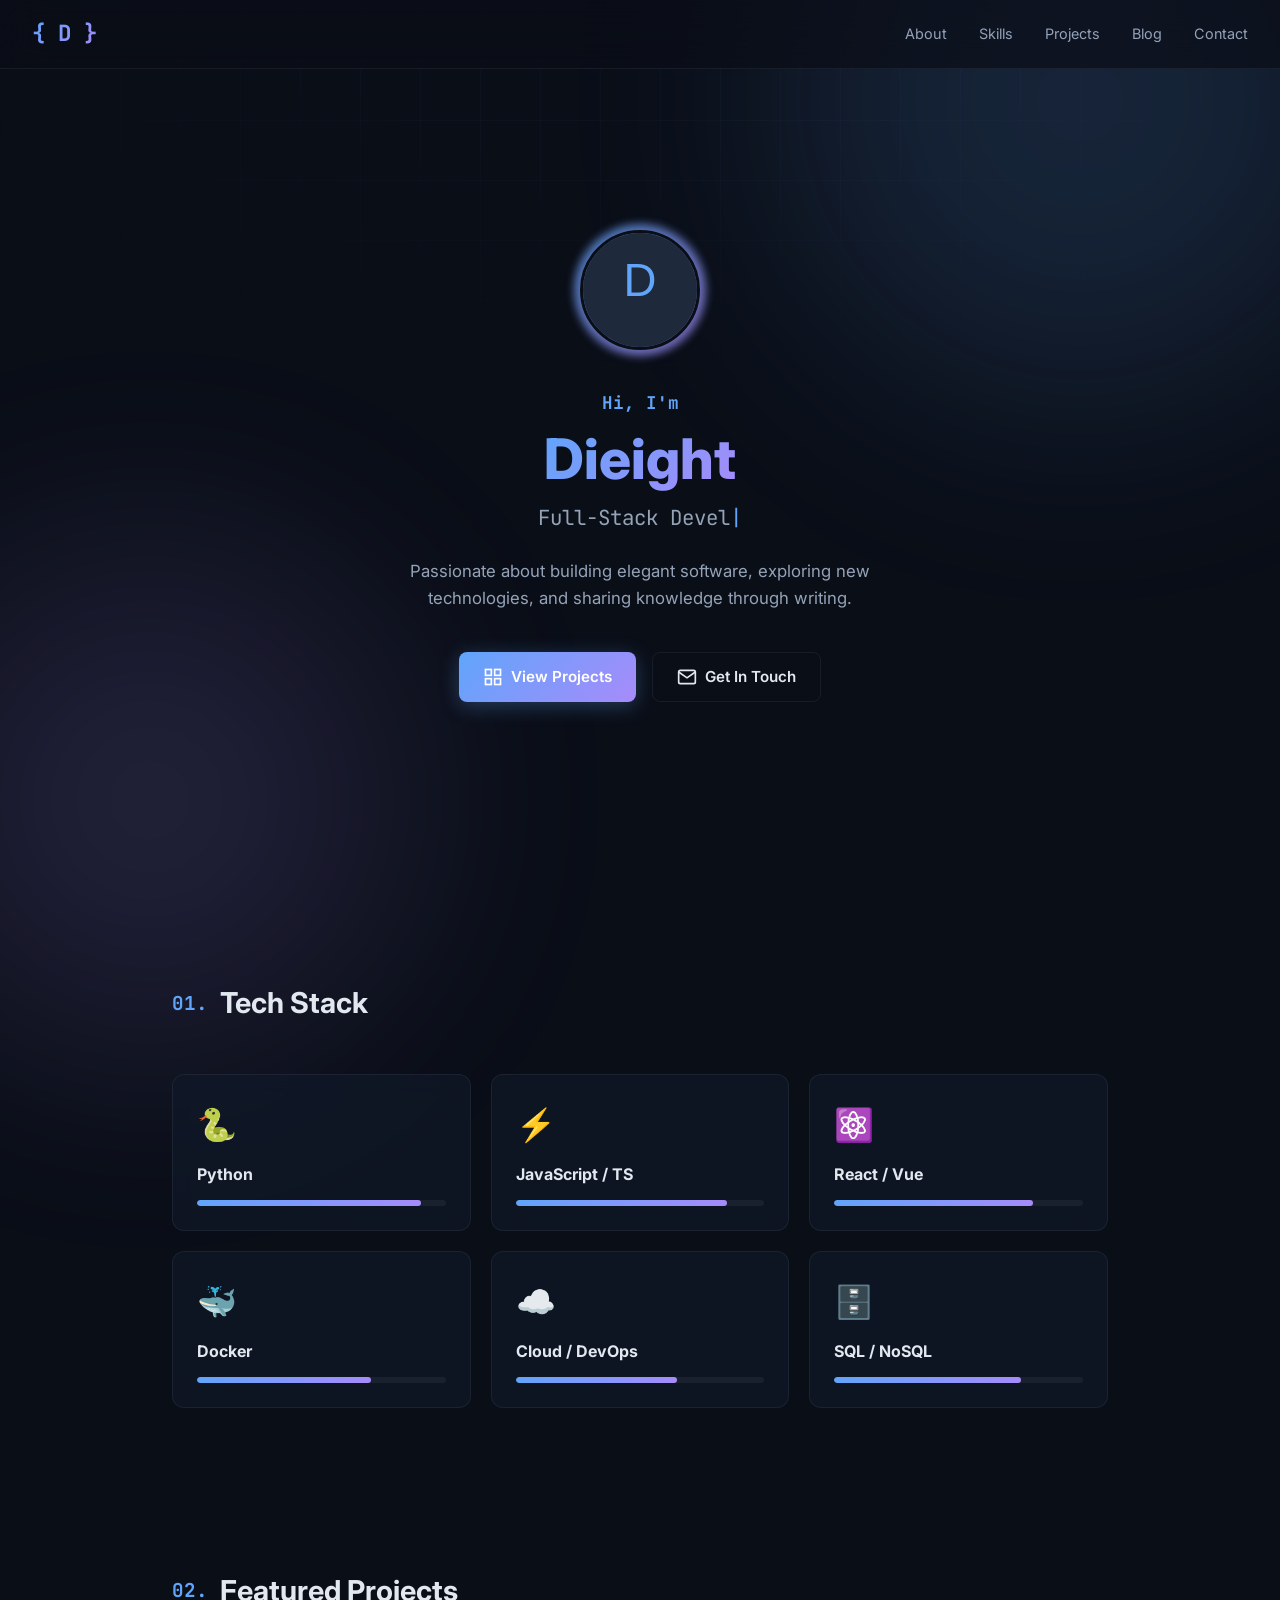
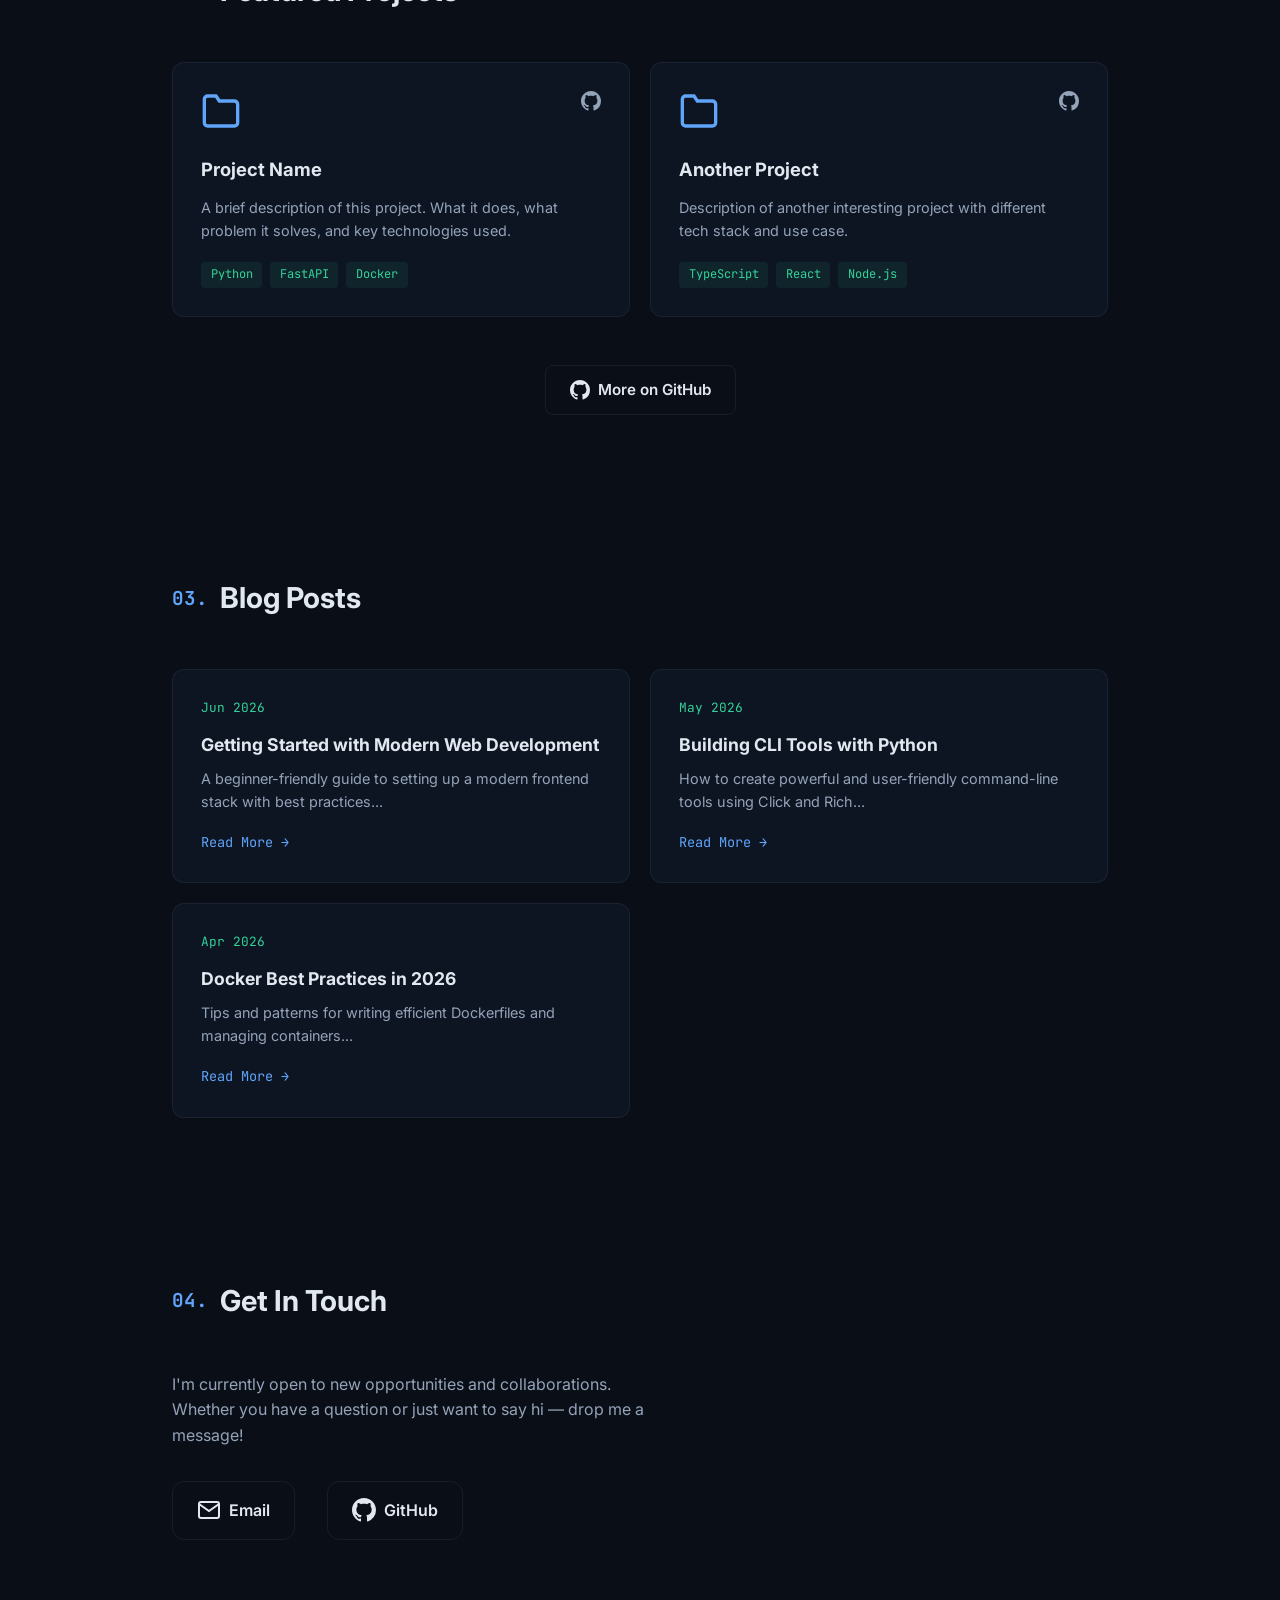
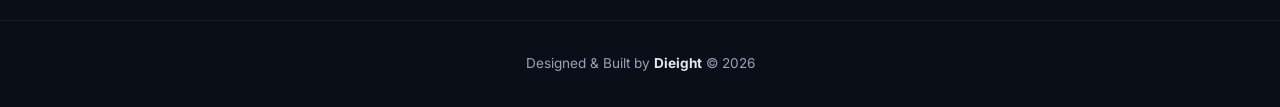
==== index.html @ 16feaa2e "Initial commit: personal homepage" ====
<!DOCTYPE html>
<html lang="zh-CN">
<head>
  <meta charset="UTF-8">
  <meta name="viewport" content="width=device-width, initial-scale=1.0">
  <title>Dieight · Developer</title>
  <link rel="stylesheet" href="style.css">
  <link rel="preconnect" href="https://fonts.googleapis.com">
  <link href="https://fonts.googleapis.com/css2?family=JetBrains+Mono:wght@400;600;700&family=Inter:wght@400;500;600;700;800&display=swap" rel="stylesheet">
</head>
<body>

  <div class="bg-grid"></div>
  <div class="bg-glow glow-1"></div>
  <div class="bg-glow glow-2"></div>

  <nav class="navbar">
    <span class="logo">{ D }</span>
    <ul class="nav-links">
      <li><a href="#about">About</a></li>
      <li><a href="#skills">Skills</a></li>
      <li><a href="#projects">Projects</a></li>
      <li><a href="#blog">Blog</a></li>
      <li><a href="#contact">Contact</a></li>
    </ul>
  </nav>

  <!-- Hero -->
  <header class="hero" id="about">
    <div class="hero-content">
      <div class="avatar-wrapper">
        <div class="avatar-ring"></div>
        <img class="avatar"
             src="https://github.com/Dieight.png"
             alt="Avatar"
             onerror="this.src='data:image/svg+xml,<svg xmlns=%22http://www.w3.org/2000/svg%22 viewBox=%220 0 100 100%22><rect fill=%22%231e293b%22 width=%22100%22 height=%22100%22/><text x=%2250%22 y=%2255%22 text-anchor=%22middle%22 fill=%22%2360a5fa%22 font-size=%2240%22 font-family=%22sans-serif%22>D</text></svg>'">
      </div>
      <h1 class="hero-title">
        <span class="greeting">Hi, I'm</span>
        <span class="name gradient-text">Dieight</span>
      </h1>
      <p class="hero-subtitle">
        <span class="typed-text" id="typed"></span><span class="cursor">|</span>
      </p>
      <p class="hero-desc">
        Passionate about building elegant software, exploring new technologies,
        and sharing knowledge through writing.
      </p>
      <div class="hero-actions">
        <a href="#projects" class="btn btn-primary">
          <svg width="20" height="20" viewBox="0 0 24 24" fill="none" stroke="currentColor" stroke-width="2"><rect x="3" y="3" width="7" height="7"/><rect x="14" y="3" width="7" height="7"/><rect x="3" y="14" width="7" height="7"/><rect x="14" y="14" width="7" height="7"/></svg>
          View Projects
        </a>
        <a href="#contact" class="btn btn-outline">
          <svg width="20" height="20" viewBox="0 0 24 24" fill="none" stroke="currentColor" stroke-width="2"><path d="M4 4h16c1.1 0 2 .9 2 2v12c0 1.1-.9 2-2 2H4c-1.1 0-2-.9-2-2V6c0-1.1.9-2 2-2z"/><polyline points="22,6 12,13 2,6"/></svg>
          Get In Touch
        </a>
      </div>
    </div>
  </header>

  <!-- Skills -->
  <section class="section" id="skills">
    <h2 class="section-title"><span class="section-number">01.</span> Tech Stack</h2>
    <div class="skills-grid">
      <div class="skill-card">
        <div class="skill-icon">🐍</div>
        <h3>Python</h3>
        <div class="skill-bar"><div class="skill-fill" style="width:90%"></div></div>
      </div>
      <div class="skill-card">
        <div class="skill-icon">⚡</div>
        <h3>JavaScript / TS</h3>
        <div class="skill-bar"><div class="skill-fill" style="width:85%"></div></div>
      </div>
      <div class="skill-card">
        <div class="skill-icon">⚛️</div>
        <h3>React / Vue</h3>
        <div class="skill-bar"><div class="skill-fill" style="width:80%"></div></div>
      </div>
      <div class="skill-card">
        <div class="skill-icon">🐳</div>
        <h3>Docker</h3>
        <div class="skill-bar"><div class="skill-fill" style="width:70%"></div></div>
      </div>
      <div class="skill-card">
        <div class="skill-icon">☁️</div>
        <h3>Cloud / DevOps</h3>
        <div class="skill-bar"><div class="skill-fill" style="width:65%"></div></div>
      </div>
      <div class="skill-card">
        <div class="skill-icon">🗄️</div>
        <h3>SQL / NoSQL</h3>
        <div class="skill-bar"><div class="skill-fill" style="width:75%"></div></div>
      </div>
    </div>
  </section>

  <!-- Projects -->
  <section class="section" id="projects">
    <h2 class="section-title"><span class="section-number">02.</span> Featured Projects</h2>
    <div class="projects-grid">
      <article class="project-card">
        <div class="project-header">
          <svg class="project-folder" width="40" height="40" viewBox="0 0 24 24" fill="none" stroke="currentColor" stroke-width="2"><path d="M22 19a2 2 0 0 1-2 2H4a2 2 0 0 1-2-2V5a2 2 0 0 1 2-2h5l2 3h9a2 2 0 0 1 2 2z"/></svg>
          <div class="project-links">
            <a href="#" aria-label="GitHub repository"><svg width="20" height="20" viewBox="0 0 24 24" fill="currentColor"><path d="M12 0C5.37 0 0 5.37 0 12c0 5.31 3.435 9.795 8.205 11.385.6.105.825-.255.825-.57 0-.285-.015-1.23-.015-2.235-3.015.555-3.795-.735-4.035-1.41-.135-.345-.72-1.41-1.23-1.695-.42-.225-1.02-.78-.015-.795.945-.015 1.62.87 1.845 1.23 1.08 1.815 2.805 1.305 3.495.99.105-.78.42-1.305.765-1.605-2.67-.3-5.46-1.335-5.46-5.925 0-1.305.465-2.385 1.23-3.225-.12-.3-.54-1.53.12-3.18 0 0 1.005-.315 3.3 1.23.96-.27 1.98-.405 3-.405s2.04.135 3 .405c2.295-1.56 3.3-1.23 3.3-1.23.66 1.65.24 2.88.12 3.18.765.84 1.23 1.905 1.23 3.225 0 4.605-2.805 5.625-5.475 5.925.435.375.81 1.095.81 2.22 0 1.605-.015 2.895-.015 3.3 0 .315.225.69.825.57A12.02 12.02 0 0 0 24 12c0-6.63-5.37-12-12-12z"/></svg></a>
          </div>
        </div>
        <h3 class="project-title">Project Name</h3>
        <p class="project-desc">A brief description of this project. What it does, what problem it solves, and key technologies used.</p>
        <div class="project-tags"><span>Python</span><span>FastAPI</span><span>Docker</span></div>
      </article>
      <article class="project-card">
        <div class="project-header">
          <svg class="project-folder" width="40" height="40" viewBox="0 0 24 24" fill="none" stroke="currentColor" stroke-width="2"><path d="M22 19a2 2 0 0 1-2 2H4a2 2 0 0 1-2-2V5a2 2 0 0 1 2-2h5l2 3h9a2 2 0 0 1 2 2z"/></svg>
          <div class="project-links">
            <a href="#" aria-label="GitHub repository"><svg width="20" height="20" viewBox="0 0 24 24" fill="currentColor"><path d="M12 0C5.37 0 0 5.37 0 12c0 5.31 3.435 9.795 8.205 11.385.6.105.825-.255.825-.57 0-.285-.015-1.23-.015-2.235-3.015.555-3.795-.735-4.035-1.41-.135-.345-.72-1.41-1.23-1.695-.42-.225-1.02-.78-.015-.795.945-.015 1.62.87 1.845 1.23 1.08 1.815 2.805 1.305 3.495.99.105-.78.42-1.305.765-1.605-2.67-.3-5.46-1.335-5.46-5.925 0-1.305.465-2.385 1.23-3.225-.12-.3-.54-1.53.12-3.18 0 0 1.005-.315 3.3 1.23.96-.27 1.98-.405 3-.405s2.04.135 3 .405c2.295-1.56 3.3-1.23 3.3-1.23.66 1.65.24 2.88.12 3.18.765.84 1.23 1.905 1.23 3.225 0 4.605-2.805 5.625-5.475 5.925.435.375.81 1.095.81 2.22 0 1.605-.015 2.895-.015 3.3 0 .315.225.69.825.57A12.02 12.02 0 0 0 24 12c0-6.63-5.37-12-12-12z"/></svg></a>
          </div>
        </div>
        <h3 class="project-title">Another Project</h3>
        <p class="project-desc">Description of another interesting project with different tech stack and use case.</p>
        <div class="project-tags"><span>TypeScript</span><span>React</span><span>Node.js</span></div>
      </article>
    </div>
    <div class="section-cta">
      <a href="https://github.com/Dieight" class="btn btn-outline" target="_blank">
        <svg width="20" height="20" viewBox="0 0 24 24" fill="currentColor"><path d="M12 0C5.37 0 0 5.37 0 12c0 5.31 3.435 9.795 8.205 11.385.6.105.825-.255.825-.57 0-.285-.015-1.23-.015-2.235-3.015.555-3.795-.735-4.035-1.41-.135-.345-.72-1.41-1.23-1.695-.42-.225-1.02-.78-.015-.795.945-.015 1.62.87 1.845 1.23 1.08 1.815 2.805 1.305 3.495.99.105-.78.42-1.305.765-1.605-2.67-.3-5.46-1.335-5.46-5.925 0-1.305.465-2.385 1.23-3.225-.12-.3-.54-1.53.12-3.18 0 0 1.005-.315 3.3 1.23.96-.27 1.98-.405 3-.405s2.04.135 3 .405c2.295-1.56 3.3-1.23 3.3-1.23.66 1.65.24 2.88.12 3.18.765.84 1.23 1.905 1.23 3.225 0 4.605-2.805 5.625-5.475 5.925.435.375.81 1.095.81 2.22 0 1.605-.015 2.895-.015 3.3 0 .315.225.69.825.57A12.02 12.02 0 0 0 24 12c0-6.63-5.37-12-12-12z"/></svg>
        More on GitHub
      </a>
    </div>
  </section>

  <!-- Blog -->
  <section class="section" id="blog">
    <h2 class="section-title"><span class="section-number">03.</span> Blog Posts</h2>
    <div class="blog-grid">
      <article class="blog-card">
        <div class="blog-date">Jun 2026</div>
        <h3 class="blog-title">Getting Started with Modern Web Development</h3>
        <p class="blog-excerpt">A beginner-friendly guide to setting up a modern frontend stack with best practices...</p>
        <a href="#" class="blog-link">Read More <span>&rarr;</span></a>
      </article>
      <article class="blog-card">
        <div class="blog-date">May 2026</div>
        <h3 class="blog-title">Building CLI Tools with Python</h3>
        <p class="blog-excerpt">How to create powerful and user-friendly command-line tools using Click and Rich...</p>
        <a href="#" class="blog-link">Read More <span>&rarr;</span></a>
      </article>
      <article class="blog-card">
        <div class="blog-date">Apr 2026</div>
        <h3 class="blog-title">Docker Best Practices in 2026</h3>
        <p class="blog-excerpt">Tips and patterns for writing efficient Dockerfiles and managing containers...</p>
        <a href="#" class="blog-link">Read More <span>&rarr;</span></a>
      </article>
    </div>
  </section>

  <!-- Contact -->
  <section class="section" id="contact">
    <h2 class="section-title"><span class="section-number">04.</span> Get In Touch</h2>
    <p class="contact-intro">
      I'm currently open to new opportunities and collaborations.
      Whether you have a question or just want to say hi — drop me a message!
    </p>
    <div class="contact-links">
      <a href="mailto:dieight@example.com" class="contact-link">
        <svg width="24" height="24" viewBox="0 0 24 24" fill="none" stroke="currentColor" stroke-width="2"><path d="M4 4h16c1.1 0 2 .9 2 2v12c0 1.1-.9 2-2 2H4c-1.1 0-2-.9-2-2V6c0-1.1.9-2 2-2z"/><polyline points="22,6 12,13 2,6"/></svg>
        Email
      </a>
      <a href="https://github.com/Dieight" class="contact-link" target="_blank">
        <svg width="24" height="24" viewBox="0 0 24 24" fill="currentColor"><path d="M12 0C5.37 0 0 5.37 0 12c0 5.31 3.435 9.795 8.205 11.385.6.105.825-.255.825-.57 0-.285-.015-1.23-.015-2.235-3.015.555-3.795-.735-4.035-1.41-.135-.345-.72-1.41-1.23-1.695-.42-.225-1.02-.78-.015-.795.945-.015 1.62.87 1.845 1.23 1.08 1.815 2.805 1.305 3.495.99.105-.78.42-1.305.765-1.605-2.67-.3-5.46-1.335-5.46-5.925 0-1.305.465-2.385 1.23-3.225-.12-.3-.54-1.53.12-3.18 0 0 1.005-.315 3.3 1.23.96-.27 1.98-.405 3-.405s2.04.135 3 .405c2.295-1.56 3.3-1.23 3.3-1.23.66 1.65.24 2.88.12 3.18.765.84 1.23 1.905 1.23 3.225 0 4.605-2.805 5.625-5.475 5.925.435.375.81 1.095.81 2.22 0 1.605-.015 2.895-.015 3.3 0 .315.225.69.825.57A12.02 12.02 0 0 0 24 12c0-6.63-5.37-12-12-12z"/></svg>
        GitHub
      </a>
    </div>
  </section>

  <!-- Footer -->
  <footer class="footer">
    <p>Designed &amp; Built by <strong>Dieight</strong> &copy; 2026</p>
  </footer>

  <script src="script.js"></script>
</body>
</html>
---- style.css ----
/* ===== Reset & Base ===== */
*,
*::before,
*::after {
  margin: 0;
  padding: 0;
  box-sizing: border-box;
}

:root {
  --bg-primary: #0a0e17;
  --bg-secondary: #111827;
  --bg-card: rgba(17, 25, 40, 0.7);
  --text-primary: #e2e8f0;
  --text-secondary: #94a3b8;
  --accent-1: #60a5fa;
  --accent-2: #a78bfa;
  --accent-3: #34d399;
  --gradient-1: linear-gradient(135deg, #60a5fa, #a78bfa);
  --gradient-2: linear-gradient(135deg, #34d399, #60a5fa);
  --border: rgba(148, 163, 184, 0.1);
  --radius: 12px;
  --shadow: 0 4px 30px rgba(0, 0, 0, 0.3);
  --transition: 0.3s cubic-bezier(0.4, 0, 0.2, 1);
}

html {
  scroll-behavior: smooth;
}

body {
  font-family: "Inter", -apple-system, BlinkMacSystemFont, "Segoe UI", sans-serif;
  background: var(--bg-primary);
  color: var(--text-primary);
  line-height: 1.6;
  overflow-x: hidden;
}

a {
  color: inherit;
  text-decoration: none;
}

img {
  max-width: 100%;
  display: block;
}

/* ===== Background Effects ===== */
.bg-grid {
  position: fixed;
  inset: 0;
  z-index: 0;
  pointer-events: none;
  background-image:
    linear-gradient(rgba(96, 165, 250, 0.03) 1px, transparent 1px),
    linear-gradient(90deg, rgba(96, 165, 250, 0.03) 1px, transparent 1px);
  background-size: 60px 60px;
  mask-image: radial-gradient(ellipse 80% 60% at 50% 0%, black 30%, transparent 70%);
}

.bg-glow {
  position: fixed;
  border-radius: 50%;
  filter: blur(120px);
  opacity: 0.15;
  pointer-events: none;
  z-index: 0;
}

.glow-1 {
  width: 600px;
  height: 600px;
  background: var(--accent-1);
  top: -200px;
  right: -100px;
  animation: float 8s ease-in-out infinite;
}

.glow-2 {
  width: 500px;
  height: 500px;
  background: var(--accent-2);
  bottom: -150px;
  left: -100px;
  animation: float 10s ease-in-out infinite reverse;
}

@keyframes float {
  0%, 100% { transform: translate(0, 0); }
  50% { transform: translate(40px, -30px); }
}

/* ===== Navbar ===== */
.navbar {
  position: fixed;
  top: 0;
  left: 0;
  right: 0;
  z-index: 100;
  display: flex;
  justify-content: space-between;
  align-items: center;
  padding: 1rem 2rem;
  backdrop-filter: blur(20px);
  background: rgba(10, 14, 23, 0.7);
  border-bottom: 1px solid var(--border);
}

.logo {
  font-family: "JetBrains Mono", monospace;
  font-size: 1.4rem;
  font-weight: 700;
  background: var(--gradient-1);
  -webkit-background-clip: text;
  -webkit-text-fill-color: transparent;
  background-clip: text;
}

.nav-links {
  display: flex;
  gap: 2rem;
  list-style: none;
  font-size: 0.9rem;
}

.nav-links a {
  color: var(--text-secondary);
  transition: color var(--transition);
}

.nav-links a:hover {
  color: var(--accent-1);
}

/* ===== Hero ===== */
.hero {
  position: relative;
  z-index: 1;
  min-height: 100vh;
  display: flex;
  align-items: center;
  justify-content: center;
  padding: 6rem 2rem 4rem;
}

.hero-content {
  text-align: center;
  max-width: 680px;
}

.avatar-wrapper {
  position: relative;
  display: inline-block;
  margin-bottom: 2rem;
}

.avatar-ring {
  position: absolute;
  inset: -6px;
  border-radius: 50%;
  background: var(--gradient-1);
  animation: spin 4s linear infinite;
  filter: blur(4px);
  opacity: 0.7;
}

@keyframes spin {
  to { transform: rotate(360deg); }
}

.avatar {
  position: relative;
  width: 120px;
  height: 120px;
  border-radius: 50%;
  border: 3px solid var(--bg-primary);
  z-index: 1;
}

.greeting {
  display: block;
  font-size: 1.1rem;
  color: var(--accent-1);
  font-family: "JetBrains Mono", monospace;
  margin-bottom: 0.5rem;
}

.name {
  font-size: 3.5rem;
  font-weight: 800;
  line-height: 1.2;
}

.gradient-text {
  background: var(--gradient-1);
  -webkit-background-clip: text;
  -webkit-text-fill-color: transparent;
  background-clip: text;
}

.hero-subtitle {
  font-size: 1.3rem;
  color: var(--text-secondary);
  margin-top: 0.5rem;
  font-family: "JetBrains Mono", monospace;
  min-height: 2rem;
}

.cursor {
  animation: blink 0.8s infinite;
  color: var(--accent-1);
}

@keyframes blink {
  0%, 100% { opacity: 1; }
  50% { opacity: 0; }
}

.hero-desc {
  color: var(--text-secondary);
  margin-top: 1.5rem;
  max-width: 500px;
  margin-inline: auto;
  font-size: 1.05rem;
}

.hero-actions {
  display: flex;
  gap: 1rem;
  justify-content: center;
  margin-top: 2.5rem;
  flex-wrap: wrap;
}

/* ===== Buttons ===== */
.btn {
  display: inline-flex;
  align-items: center;
  gap: 0.5rem;
  padding: 0.75rem 1.5rem;
  border-radius: 8px;
  font-weight: 600;
  font-size: 0.95rem;
  transition: all var(--transition);
  cursor: pointer;
}

.btn-primary {
  background: var(--gradient-1);
  color: #fff;
  box-shadow: 0 4px 20px rgba(96, 165, 250, 0.3);
}

.btn-primary:hover {
  transform: translateY(-2px);
  box-shadow: 0 6px 30px rgba(96, 165, 250, 0.5);
}

.btn-outline {
  border: 1.5px solid var(--border);
  color: var(--text-primary);
  background: transparent;
}

.btn-outline:hover {
  border-color: var(--accent-1);
  color: var(--accent-1);
  transform: translateY(-2px);
}

/* ===== Sections ===== */
.section {
  position: relative;
  z-index: 1;
  max-width: 1000px;
  margin: 0 auto;
  padding: 5rem 2rem;
}

.section-title {
  font-size: 1.8rem;
  font-weight: 700;
  margin-bottom: 3rem;
  display: flex;
  align-items: center;
  gap: 0.75rem;
}

.section-number {
  font-family: "JetBrains Mono", monospace;
  font-size: 1.2rem;
  color: var(--accent-1);
}

/* ===== Skills ===== */
.skills-grid {
  display: grid;
  grid-template-columns: repeat(auto-fill, minmax(280px, 1fr));
  gap: 1.25rem;
}

.skill-card {
  background: var(--bg-card);
  border: 1px solid var(--border);
  border-radius: var(--radius);
  padding: 1.5rem;
  backdrop-filter: blur(10px);
  transition: all var(--transition);
}

.skill-card:hover {
  border-color: var(--accent-1);
  transform: translateY(-4px);
  box-shadow: 0 8px 30px rgba(96, 165, 250, 0.1);
}

.skill-icon {
  font-size: 2rem;
  margin-bottom: 0.75rem;
}

.skill-card h3 {
  font-size: 1rem;
  margin-bottom: 0.75rem;
}

.skill-bar {
  height: 6px;
  background: rgba(255, 255, 255, 0.05);
  border-radius: 3px;
  overflow: hidden;
}

.skill-fill {
  height: 100%;
  background: var(--gradient-1);
  border-radius: 3px;
  transition: width 1.5s ease-out;
}

/* ===== Projects ===== */
.projects-grid {
  display: grid;
  grid-template-columns: repeat(auto-fill, minmax(300px, 1fr));
  gap: 1.25rem;
}

.project-card {
  background: var(--bg-card);
  border: 1px solid var(--border);
  border-radius: var(--radius);
  padding: 1.75rem;
  backdrop-filter: blur(10px);
  transition: all var(--transition);
}

.project-card:hover {
  border-color: var(--accent-2);
  transform: translateY(-6px);
  box-shadow: 0 12px 40px rgba(167, 139, 250, 0.1);
}

.project-header {
  display: flex;
  justify-content: space-between;
  align-items: flex-start;
  margin-bottom: 1.5rem;
}

.project-folder {
  color: var(--accent-1);
}

.project-links a {
  color: var(--text-secondary);
  transition: color var(--transition);
}

.project-links a:hover {
  color: var(--accent-1);
}

.project-title {
  font-size: 1.15rem;
  margin-bottom: 0.75rem;
}

.project-desc {
  color: var(--text-secondary);
  font-size: 0.9rem;
  margin-bottom: 1.25rem;
}

.project-tags {
  display: flex;
  gap: 0.5rem;
  flex-wrap: wrap;
}

.project-tags span {
  font-family: "JetBrains Mono", monospace;
  font-size: 0.75rem;
  color: var(--accent-3);
  background: rgba(52, 211, 153, 0.08);
  padding: 0.2rem 0.6rem;
  border-radius: 4px;
}

.section-cta {
  text-align: center;
  margin-top: 3rem;
}

/* ===== Blog ===== */
.blog-grid {
  display: grid;
  grid-template-columns: repeat(auto-fill, minmax(300px, 1fr));
  gap: 1.25rem;
}

.blog-card {
  background: var(--bg-card);
  border: 1px solid var(--border);
  border-radius: var(--radius);
  padding: 1.75rem;
  backdrop-filter: blur(10px);
  transition: all var(--transition);
}

.blog-card:hover {
  border-color: var(--accent-1);
  transform: translateY(-4px);
}

.blog-date {
  font-family: "JetBrains Mono", monospace;
  font-size: 0.8rem;
  color: var(--accent-3);
  margin-bottom: 0.75rem;
}

.blog-title {
  font-size: 1.1rem;
  margin-bottom: 0.5rem;
}

.blog-excerpt {
  color: var(--text-secondary);
  font-size: 0.9rem;
  margin-bottom: 1rem;
}

.blog-link {
  color: var(--accent-1);
  font-family: "JetBrains Mono", monospace;
  font-size: 0.85rem;
  transition: gap var(--transition);
}

.blog-link:hover span {
  display: inline-block;
  transform: translateX(4px);
  transition: transform var(--transition);
}

/* ===== Contact ===== */
.contact-intro {
  color: var(--text-secondary);
  max-width: 500px;
  margin-bottom: 2rem;
}

.contact-links {
  display: flex;
  gap: 2rem;
  flex-wrap: wrap;
}

.contact-link {
  display: inline-flex;
  align-items: center;
  gap: 0.5rem;
  padding: 1rem 1.5rem;
  border: 1px solid var(--border);
  border-radius: var(--radius);
  font-weight: 600;
  transition: all var(--transition);
}

.contact-link:hover {
  border-color: var(--accent-1);
  background: rgba(96, 165, 250, 0.05);
  transform: translateY(-2px);
}

/* ===== Footer ===== */
.footer {
  position: relative;
  z-index: 1;
  text-align: center;
  padding: 2rem;
  border-top: 1px solid var(--border);
  color: var(--text-secondary);
  font-size: 0.85rem;
}

.footer strong {
  color: var(--text-primary);
}

/* ===== Responsive ===== */
@media (max-width: 768px) {
  .name {
    font-size: 2.5rem;
  }

  .nav-links {
    display: none;
  }

  .section {
    padding: 3rem 1.25rem;
  }

  .contact-links {
    flex-direction: column;
  }
}
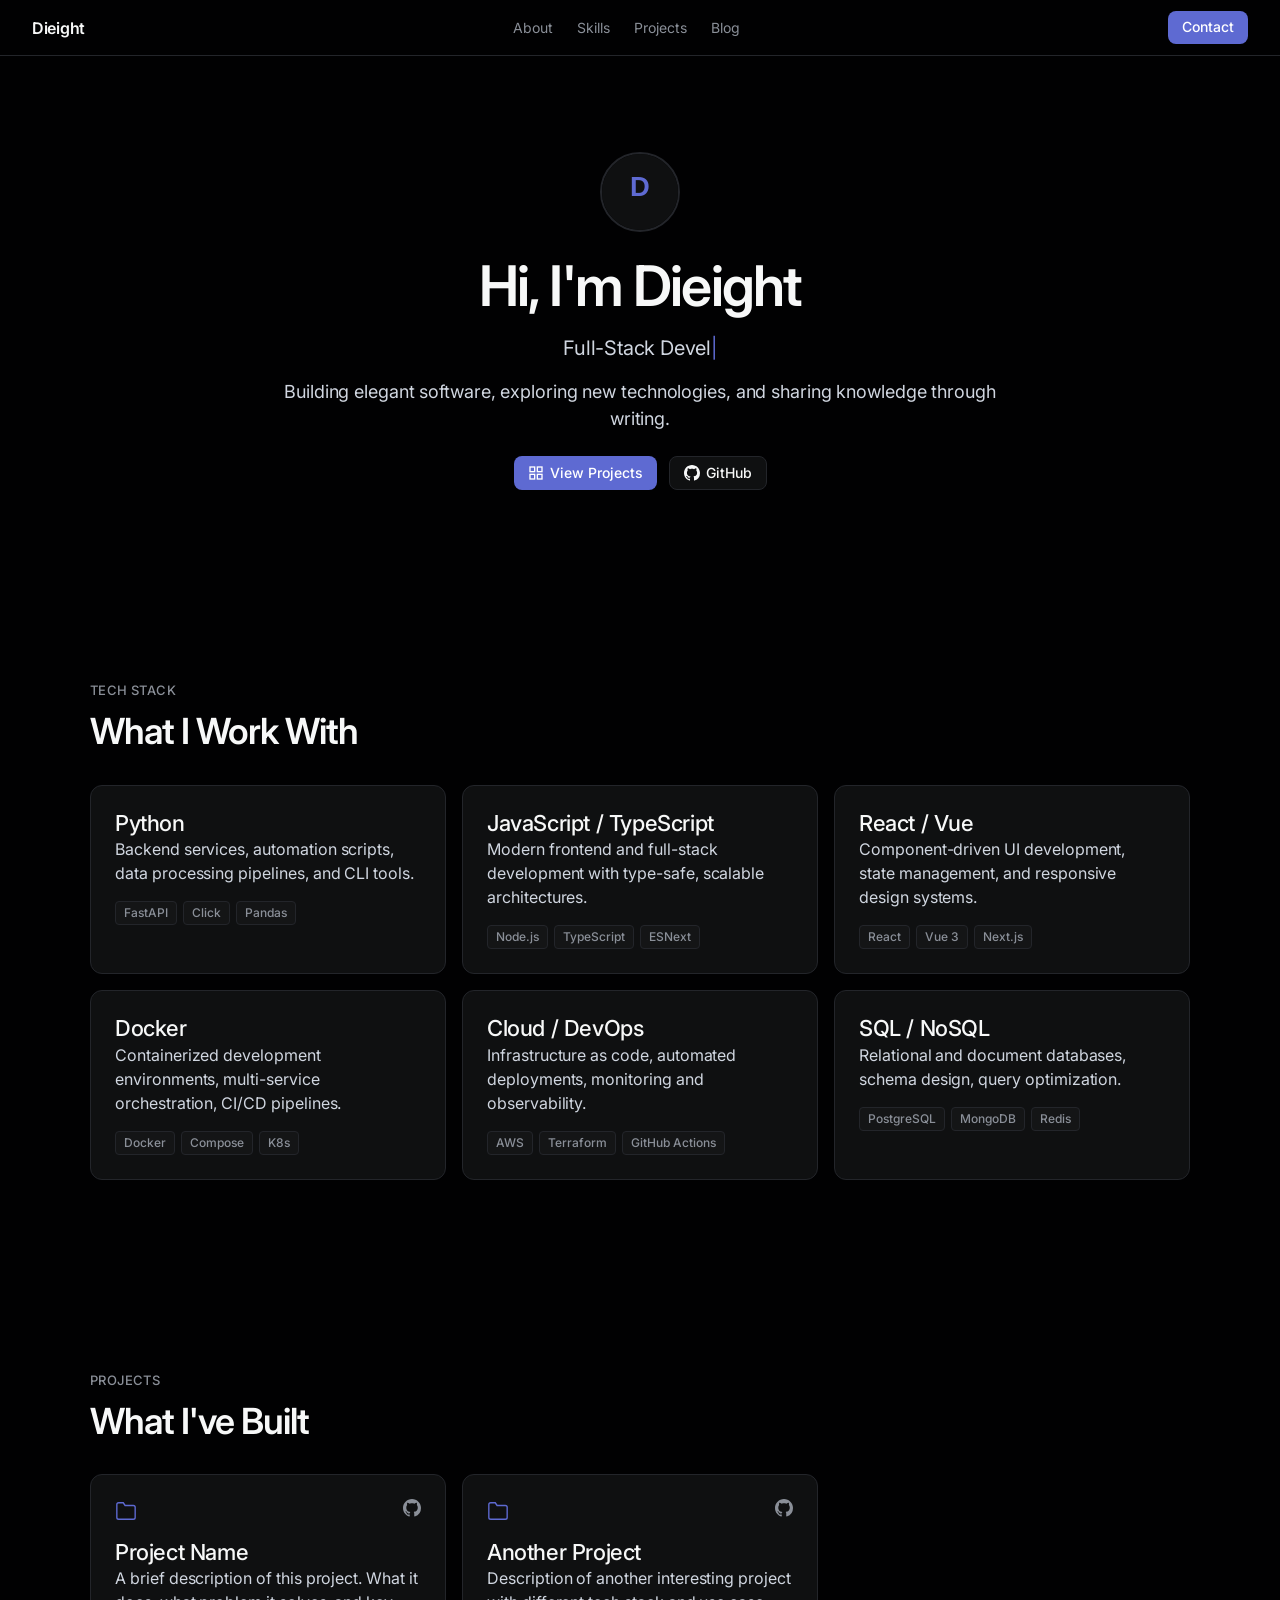
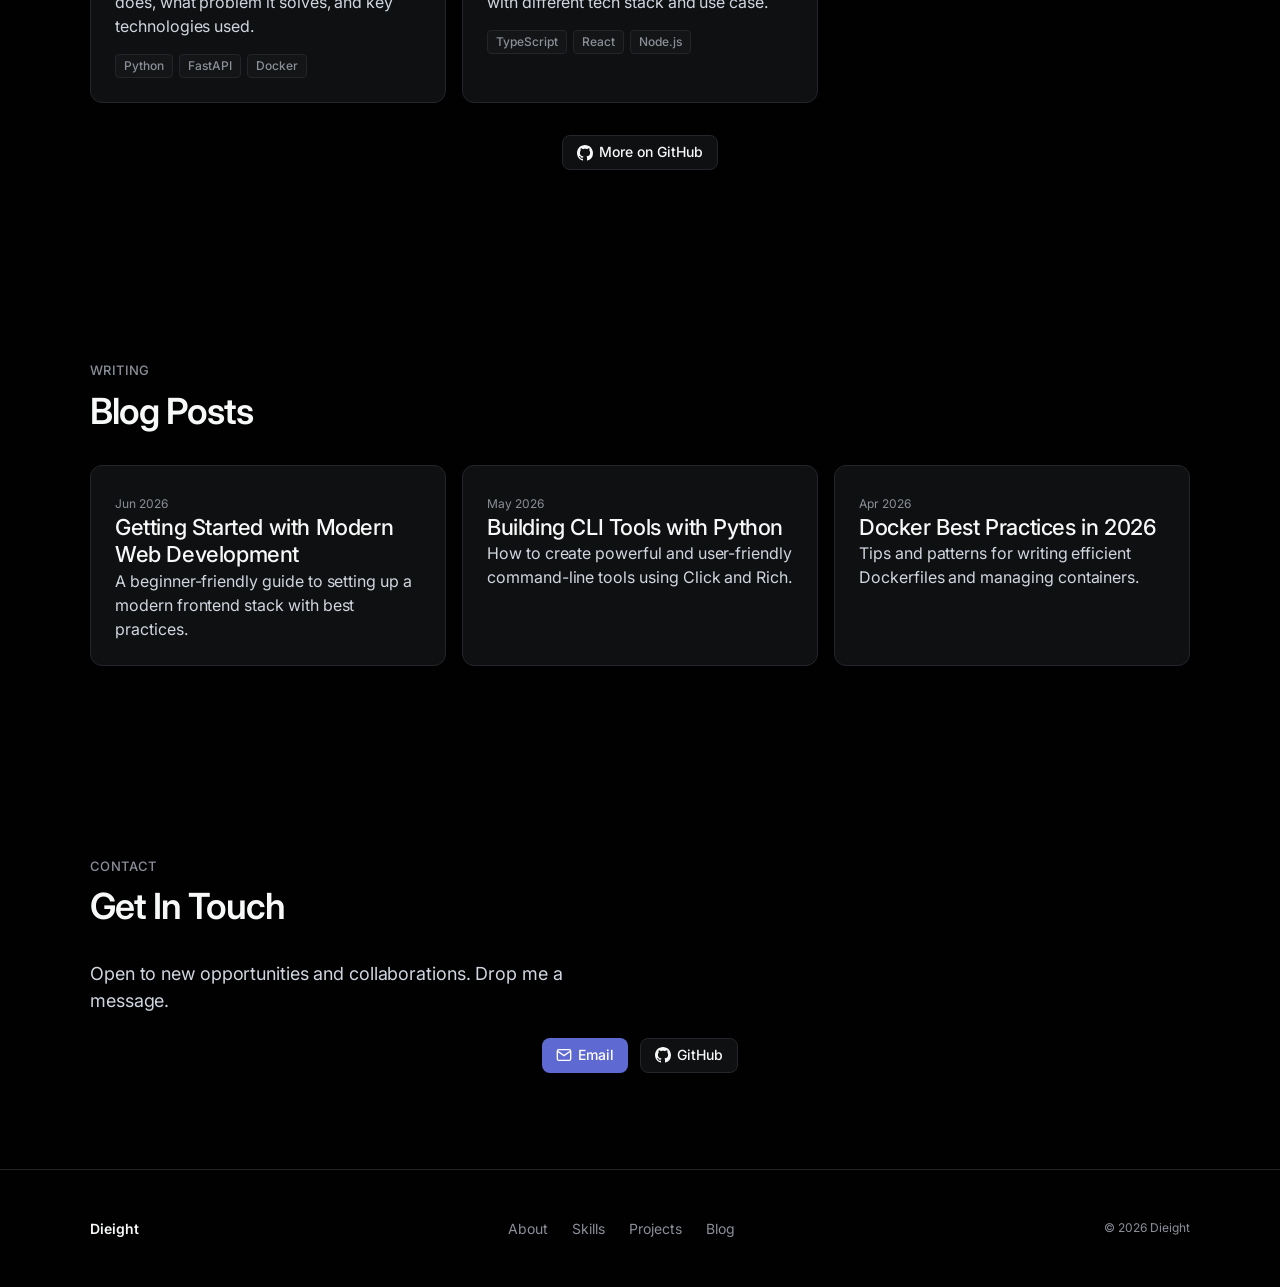
==== commit ce77db44: "Apply Linear design system" ====
--- a/index.html
+++ b/index.html
@@ -3,181 +3,185 @@
 <head>
   <meta charset="UTF-8">
   <meta name="viewport" content="width=device-width, initial-scale=1.0">
-  <title>Dieight · Developer</title>
+  <title>Dieight</title>
   <link rel="stylesheet" href="style.css">
   <link rel="preconnect" href="https://fonts.googleapis.com">
-  <link href="https://fonts.googleapis.com/css2?family=JetBrains+Mono:wght@400;600;700&family=Inter:wght@400;500;600;700;800&display=swap" rel="stylesheet">
+  <link href="https://fonts.googleapis.com/css2?family=Inter:wght@400;500;600&display=swap" rel="stylesheet">
 </head>
 <body>
 
-  <div class="bg-grid"></div>
-  <div class="bg-glow glow-1"></div>
-  <div class="bg-glow glow-2"></div>
-
-  <nav class="navbar">
-    <span class="logo">{ D }</span>
+  <nav class="top-nav">
+    <div class="nav-brand">Dieight</div>
     <ul class="nav-links">
       <li><a href="#about">About</a></li>
       <li><a href="#skills">Skills</a></li>
       <li><a href="#projects">Projects</a></li>
       <li><a href="#blog">Blog</a></li>
-      <li><a href="#contact">Contact</a></li>
     </ul>
+    <a href="#contact" class="button-primary">Contact</a>
   </nav>
 
-  <!-- Hero -->
   <header class="hero" id="about">
-    <div class="hero-content">
-      <div class="avatar-wrapper">
-        <div class="avatar-ring"></div>
-        <img class="avatar"
-             src="https://github.com/Dieight.png"
-             alt="Avatar"
-             onerror="this.src='data:image/svg+xml,<svg xmlns=%22http://www.w3.org/2000/svg%22 viewBox=%220 0 100 100%22><rect fill=%22%231e293b%22 width=%22100%22 height=%22100%22/><text x=%2250%22 y=%2255%22 text-anchor=%22middle%22 fill=%22%2360a5fa%22 font-size=%2240%22 font-family=%22sans-serif%22>D</text></svg>'">
+    <div class="hero-inner">
+      <img class="avatar"
+           src="https://github.com/Dieight.png"
+           alt="Dieight"
+           onerror="this.src='data:image/svg+xml,<svg xmlns=%22http://www.w3.org/2000/svg%22 viewBox=%220 0 100 100%22><rect fill=%22%230f1011%22 width=%22100%22 height=%22100%22/><text x=%2250%22 y=%2255%22 text-anchor=%22middle%22 fill=%22%235e6ad2%22 font-size=%2236%22 font-family=%22Inter,sans-serif%22 font-weight=%22600%22>D</text></svg>'">
+
+      <div class="hero-text">
+        <h1 class="display-xl">Hi, I'm Dieight</h1>
+        <p class="subhead" id="typed-wrapper">
+          <span id="typed"></span><span class="cursor">|</span>
+        </p>
+        <p class="body-lg">
+          Building elegant software, exploring new technologies, and sharing knowledge through writing.
+        </p>
       </div>
-      <h1 class="hero-title">
-        <span class="greeting">Hi, I'm</span>
-        <span class="name gradient-text">Dieight</span>
-      </h1>
-      <p class="hero-subtitle">
-        <span class="typed-text" id="typed"></span><span class="cursor">|</span>
-      </p>
-      <p class="hero-desc">
-        Passionate about building elegant software, exploring new technologies,
-        and sharing knowledge through writing.
-      </p>
+
       <div class="hero-actions">
-        <a href="#projects" class="btn btn-primary">
-          <svg width="20" height="20" viewBox="0 0 24 24" fill="none" stroke="currentColor" stroke-width="2"><rect x="3" y="3" width="7" height="7"/><rect x="14" y="3" width="7" height="7"/><rect x="3" y="14" width="7" height="7"/><rect x="14" y="14" width="7" height="7"/></svg>
+        <a href="#projects" class="button-primary">
+          <svg width="16" height="16" viewBox="0 0 24 24" fill="none" stroke="currentColor" stroke-width="2"><rect x="3" y="3" width="7" height="7"/><rect x="14" y="3" width="7" height="7"/><rect x="3" y="14" width="7" height="7"/><rect x="14" y="14" width="7" height="7"/></svg>
           View Projects
         </a>
-        <a href="#contact" class="btn btn-outline">
-          <svg width="20" height="20" viewBox="0 0 24 24" fill="none" stroke="currentColor" stroke-width="2"><path d="M4 4h16c1.1 0 2 .9 2 2v12c0 1.1-.9 2-2 2H4c-1.1 0-2-.9-2-2V6c0-1.1.9-2 2-2z"/><polyline points="22,6 12,13 2,6"/></svg>
-          Get In Touch
+        <a href="https://github.com/Dieight" class="button-secondary" target="_blank">
+          <svg width="16" height="16" viewBox="0 0 24 24" fill="currentColor"><path d="M12 0C5.37 0 0 5.37 0 12c0 5.31 3.435 9.795 8.205 11.385.6.105.825-.255.825-.57 0-.285-.015-1.23-.015-2.235-3.015.555-3.795-.735-4.035-1.41-.135-.345-.72-1.41-1.23-1.695-.42-.225-1.02-.78-.015-.795.945-.015 1.62.87 1.845 1.23 1.08 1.815 2.805 1.305 3.495.99.105-.78.42-1.305.765-1.605-2.67-.3-5.46-1.335-5.46-5.925 0-1.305.465-2.385 1.23-3.225-.12-.3-.54-1.53.12-3.18 0 0 1.005-.315 3.3 1.23.96-.27 1.98-.405 3-.405s2.04.135 3 .405c2.295-1.56 3.3-1.23 3.3-1.23.66 1.65.24 2.88.12 3.18.765.84 1.23 1.905 1.23 3.225 0 4.605-2.805 5.625-5.475 5.925.435.375.81 1.095.81 2.22 0 1.605-.015 2.895-.015 3.3 0 .315.225.69.825.57A12.02 12.02 0 0 0 24 12c0-6.63-5.37-12-12-12z"/></svg>
+          GitHub
         </a>
       </div>
     </div>
   </header>
 
-  <!-- Skills -->
   <section class="section" id="skills">
-    <h2 class="section-title"><span class="section-number">01.</span> Tech Stack</h2>
-    <div class="skills-grid">
-      <div class="skill-card">
-        <div class="skill-icon">🐍</div>
-        <h3>Python</h3>
-        <div class="skill-bar"><div class="skill-fill" style="width:90%"></div></div>
-      </div>
-      <div class="skill-card">
-        <div class="skill-icon">⚡</div>
-        <h3>JavaScript / TS</h3>
-        <div class="skill-bar"><div class="skill-fill" style="width:85%"></div></div>
-      </div>
-      <div class="skill-card">
-        <div class="skill-icon">⚛️</div>
-        <h3>React / Vue</h3>
-        <div class="skill-bar"><div class="skill-fill" style="width:80%"></div></div>
-      </div>
-      <div class="skill-card">
-        <div class="skill-icon">🐳</div>
-        <h3>Docker</h3>
-        <div class="skill-bar"><div class="skill-fill" style="width:70%"></div></div>
-      </div>
-      <div class="skill-card">
-        <div class="skill-icon">☁️</div>
-        <h3>Cloud / DevOps</h3>
-        <div class="skill-bar"><div class="skill-fill" style="width:65%"></div></div>
-      </div>
-      <div class="skill-card">
-        <div class="skill-icon">🗄️</div>
-        <h3>SQL / NoSQL</h3>
-        <div class="skill-bar"><div class="skill-fill" style="width:75%"></div></div>
+    <div class="section-inner">
+      <span class="eyebrow">Tech Stack</span>
+      <h2 class="display-lg">What I Work With</h2>
+      <div class="card-grid">
+        <div class="feature-card">
+          <h3 class="card-title">Python</h3>
+          <p class="body">Backend services, automation scripts, data processing pipelines, and CLI tools.</p>
+          <div class="tags"><span>FastAPI</span><span>Click</span><span>Pandas</span></div>
+        </div>
+        <div class="feature-card">
+          <h3 class="card-title">JavaScript / TypeScript</h3>
+          <p class="body">Modern frontend and full-stack development with type-safe, scalable architectures.</p>
+          <div class="tags"><span>Node.js</span><span>TypeScript</span><span>ESNext</span></div>
+        </div>
+        <div class="feature-card">
+          <h3 class="card-title">React / Vue</h3>
+          <p class="body">Component-driven UI development, state management, and responsive design systems.</p>
+          <div class="tags"><span>React</span><span>Vue 3</span><span>Next.js</span></div>
+        </div>
+        <div class="feature-card">
+          <h3 class="card-title">Docker</h3>
+          <p class="body">Containerized development environments, multi-service orchestration, CI/CD pipelines.</p>
+          <div class="tags"><span>Docker</span><span>Compose</span><span>K8s</span></div>
+        </div>
+        <div class="feature-card">
+          <h3 class="card-title">Cloud / DevOps</h3>
+          <p class="body">Infrastructure as code, automated deployments, monitoring and observability.</p>
+          <div class="tags"><span>AWS</span><span>Terraform</span><span>GitHub Actions</span></div>
+        </div>
+        <div class="feature-card">
+          <h3 class="card-title">SQL / NoSQL</h3>
+          <p class="body">Relational and document databases, schema design, query optimization.</p>
+          <div class="tags"><span>PostgreSQL</span><span>MongoDB</span><span>Redis</span></div>
+        </div>
       </div>
     </div>
   </section>
 
-  <!-- Projects -->
   <section class="section" id="projects">
-    <h2 class="section-title"><span class="section-number">02.</span> Featured Projects</h2>
-    <div class="projects-grid">
-      <article class="project-card">
-        <div class="project-header">
-          <svg class="project-folder" width="40" height="40" viewBox="0 0 24 24" fill="none" stroke="currentColor" stroke-width="2"><path d="M22 19a2 2 0 0 1-2 2H4a2 2 0 0 1-2-2V5a2 2 0 0 1 2-2h5l2 3h9a2 2 0 0 1 2 2z"/></svg>
-          <div class="project-links">
-            <a href="#" aria-label="GitHub repository"><svg width="20" height="20" viewBox="0 0 24 24" fill="currentColor"><path d="M12 0C5.37 0 0 5.37 0 12c0 5.31 3.435 9.795 8.205 11.385.6.105.825-.255.825-.57 0-.285-.015-1.23-.015-2.235-3.015.555-3.795-.735-4.035-1.41-.135-.345-.72-1.41-1.23-1.695-.42-.225-1.02-.78-.015-.795.945-.015 1.62.87 1.845 1.23 1.08 1.815 2.805 1.305 3.495.99.105-.78.42-1.305.765-1.605-2.67-.3-5.46-1.335-5.46-5.925 0-1.305.465-2.385 1.23-3.225-.12-.3-.54-1.53.12-3.18 0 0 1.005-.315 3.3 1.23.96-.27 1.98-.405 3-.405s2.04.135 3 .405c2.295-1.56 3.3-1.23 3.3-1.23.66 1.65.24 2.88.12 3.18.765.84 1.23 1.905 1.23 3.225 0 4.605-2.805 5.625-5.475 5.925.435.375.81 1.095.81 2.22 0 1.605-.015 2.895-.015 3.3 0 .315.225.69.825.57A12.02 12.02 0 0 0 24 12c0-6.63-5.37-12-12-12z"/></svg></a>
+    <div class="section-inner">
+      <span class="eyebrow">Projects</span>
+      <h2 class="display-lg">What I've Built</h2>
+      <div class="card-grid">
+        <article class="feature-card project-card">
+          <div class="project-card-header">
+            <svg width="22" height="22" viewBox="0 0 24 24" fill="none" stroke="#5e6ad2" stroke-width="1.5"><path d="M22 19a2 2 0 0 1-2 2H4a2 2 0 0 1-2-2V5a2 2 0 0 1 2-2h5l2 3h9a2 2 0 0 1 2 2z"/></svg>
+            <a href="#" class="project-link" aria-label="View on GitHub">
+              <svg width="18" height="18" viewBox="0 0 24 24" fill="currentColor"><path d="M12 0C5.37 0 0 5.37 0 12c0 5.31 3.435 9.795 8.205 11.385.6.105.825-.255.825-.57 0-.285-.015-1.23-.015-2.235-3.015.555-3.795-.735-4.035-1.41-.135-.345-.72-1.41-1.23-1.695-.42-.225-1.02-.78-.015-.795.945-.015 1.62.87 1.845 1.23 1.08 1.815 2.805 1.305 3.495.99.105-.78.42-1.305.765-1.605-2.67-.3-5.46-1.335-5.46-5.925 0-1.305.465-2.385 1.23-3.225-.12-.3-.54-1.53.12-3.18 0 0 1.005-.315 3.3 1.23.96-.27 1.98-.405 3-.405s2.04.135 3 .405c2.295-1.56 3.3-1.23 3.3-1.23.66 1.65.24 2.88.12 3.18.765.84 1.23 1.905 1.23 3.225 0 4.605-2.805 5.625-5.475 5.925.435.375.81 1.095.81 2.22 0 1.605-.015 2.895-.015 3.3 0 .315.225.69.825.57A12.02 12.02 0 0 0 24 12c0-6.63-5.37-12-12-12z"/></svg>
+            </a>
           </div>
-        </div>
-        <h3 class="project-title">Project Name</h3>
-        <p class="project-desc">A brief description of this project. What it does, what problem it solves, and key technologies used.</p>
-        <div class="project-tags"><span>Python</span><span>FastAPI</span><span>Docker</span></div>
-      </article>
-      <article class="project-card">
-        <div class="project-header">
-          <svg class="project-folder" width="40" height="40" viewBox="0 0 24 24" fill="none" stroke="currentColor" stroke-width="2"><path d="M22 19a2 2 0 0 1-2 2H4a2 2 0 0 1-2-2V5a2 2 0 0 1 2-2h5l2 3h9a2 2 0 0 1 2 2z"/></svg>
-          <div class="project-links">
-            <a href="#" aria-label="GitHub repository"><svg width="20" height="20" viewBox="0 0 24 24" fill="currentColor"><path d="M12 0C5.37 0 0 5.37 0 12c0 5.31 3.435 9.795 8.205 11.385.6.105.825-.255.825-.57 0-.285-.015-1.23-.015-2.235-3.015.555-3.795-.735-4.035-1.41-.135-.345-.72-1.41-1.23-1.695-.42-.225-1.02-.78-.015-.795.945-.015 1.62.87 1.845 1.23 1.08 1.815 2.805 1.305 3.495.99.105-.78.42-1.305.765-1.605-2.67-.3-5.46-1.335-5.46-5.925 0-1.305.465-2.385 1.23-3.225-.12-.3-.54-1.53.12-3.18 0 0 1.005-.315 3.3 1.23.96-.27 1.98-.405 3-.405s2.04.135 3 .405c2.295-1.56 3.3-1.23 3.3-1.23.66 1.65.24 2.88.12 3.18.765.84 1.23 1.905 1.23 3.225 0 4.605-2.805 5.625-5.475 5.925.435.375.81 1.095.81 2.22 0 1.605-.015 2.895-.015 3.3 0 .315.225.69.825.57A12.02 12.02 0 0 0 24 12c0-6.63-5.37-12-12-12z"/></svg></a>
+          <h3 class="card-title">Project Name</h3>
+          <p class="body">A brief description of this project. What it does, what problem it solves, and key technologies used.</p>
+          <div class="tags"><span>Python</span><span>FastAPI</span><span>Docker</span></div>
+        </article>
+        <article class="feature-card project-card">
+          <div class="project-card-header">
+            <svg width="22" height="22" viewBox="0 0 24 24" fill="none" stroke="#5e6ad2" stroke-width="1.5"><path d="M22 19a2 2 0 0 1-2 2H4a2 2 0 0 1-2-2V5a2 2 0 0 1 2-2h5l2 3h9a2 2 0 0 1 2 2z"/></svg>
+            <a href="#" class="project-link" aria-label="View on GitHub">
+              <svg width="18" height="18" viewBox="0 0 24 24" fill="currentColor"><path d="M12 0C5.37 0 0 5.37 0 12c0 5.31 3.435 9.795 8.205 11.385.6.105.825-.255.825-.57 0-.285-.015-1.23-.015-2.235-3.015.555-3.795-.735-4.035-1.41-.135-.345-.72-1.41-1.23-1.695-.42-.225-1.02-.78-.015-.795.945-.015 1.62.87 1.845 1.23 1.08 1.815 2.805 1.305 3.495.99.105-.78.42-1.305.765-1.605-2.67-.3-5.46-1.335-5.46-5.925 0-1.305.465-2.385 1.23-3.225-.12-.3-.54-1.53.12-3.18 0 0 1.005-.315 3.3 1.23.96-.27 1.98-.405 3-.405s2.04.135 3 .405c2.295-1.56 3.3-1.23 3.3-1.23.66 1.65.24 2.88.12 3.18.765.84 1.23 1.905 1.23 3.225 0 4.605-2.805 5.625-5.475 5.925.435.375.81 1.095.81 2.22 0 1.605-.015 2.895-.015 3.3 0 .315.225.69.825.57A12.02 12.02 0 0 0 24 12c0-6.63-5.37-12-12-12z"/></svg>
+            </a>
           </div>
-        </div>
-        <h3 class="project-title">Another Project</h3>
-        <p class="project-desc">Description of another interesting project with different tech stack and use case.</p>
-        <div class="project-tags"><span>TypeScript</span><span>React</span><span>Node.js</span></div>
-      </article>
-    </div>
-    <div class="section-cta">
-      <a href="https://github.com/Dieight" class="btn btn-outline" target="_blank">
-        <svg width="20" height="20" viewBox="0 0 24 24" fill="currentColor"><path d="M12 0C5.37 0 0 5.37 0 12c0 5.31 3.435 9.795 8.205 11.385.6.105.825-.255.825-.57 0-.285-.015-1.23-.015-2.235-3.015.555-3.795-.735-4.035-1.41-.135-.345-.72-1.41-1.23-1.695-.42-.225-1.02-.78-.015-.795.945-.015 1.62.87 1.845 1.23 1.08 1.815 2.805 1.305 3.495.99.105-.78.42-1.305.765-1.605-2.67-.3-5.46-1.335-5.46-5.925 0-1.305.465-2.385 1.23-3.225-.12-.3-.54-1.53.12-3.18 0 0 1.005-.315 3.3 1.23.96-.27 1.98-.405 3-.405s2.04.135 3 .405c2.295-1.56 3.3-1.23 3.3-1.23.66 1.65.24 2.88.12 3.18.765.84 1.23 1.905 1.23 3.225 0 4.605-2.805 5.625-5.475 5.925.435.375.81 1.095.81 2.22 0 1.605-.015 2.895-.015 3.3 0 .315.225.69.825.57A12.02 12.02 0 0 0 24 12c0-6.63-5.37-12-12-12z"/></svg>
-        More on GitHub
-      </a>
+          <h3 class="card-title">Another Project</h3>
+          <p class="body">Description of another interesting project with different tech stack and use case.</p>
+          <div class="tags"><span>TypeScript</span><span>React</span><span>Node.js</span></div>
+        </article>
+      </div>
+      <div class="section-cta">
+        <a href="https://github.com/Dieight" class="button-secondary" target="_blank">
+          <svg width="16" height="16" viewBox="0 0 24 24" fill="currentColor"><path d="M12 0C5.37 0 0 5.37 0 12c0 5.31 3.435 9.795 8.205 11.385.6.105.825-.255.825-.57 0-.285-.015-1.23-.015-2.235-3.015.555-3.795-.735-4.035-1.41-.135-.345-.72-1.41-1.23-1.695-.42-.225-1.02-.78-.015-.795.945-.015 1.62.87 1.845 1.23 1.08 1.815 2.805 1.305 3.495.99.105-.78.42-1.305.765-1.605-2.67-.3-5.46-1.335-5.46-5.925 0-1.305.465-2.385 1.23-3.225-.12-.3-.54-1.53.12-3.18 0 0 1.005-.315 3.3 1.23.96-.27 1.98-.405 3-.405s2.04.135 3 .405c2.295-1.56 3.3-1.23 3.3-1.23.66 1.65.24 2.88.12 3.18.765.84 1.23 1.905 1.23 3.225 0 4.605-2.805 5.625-5.475 5.925.435.375.81 1.095.81 2.22 0 1.605-.015 2.895-.015 3.3 0 .315.225.69.825.57A12.02 12.02 0 0 0 24 12c0-6.63-5.37-12-12-12z"/></svg>
+          More on GitHub
+        </a>
+      </div>
     </div>
   </section>
 
-  <!-- Blog -->
   <section class="section" id="blog">
-    <h2 class="section-title"><span class="section-number">03.</span> Blog Posts</h2>
-    <div class="blog-grid">
-      <article class="blog-card">
-        <div class="blog-date">Jun 2026</div>
-        <h3 class="blog-title">Getting Started with Modern Web Development</h3>
-        <p class="blog-excerpt">A beginner-friendly guide to setting up a modern frontend stack with best practices...</p>
-        <a href="#" class="blog-link">Read More <span>&rarr;</span></a>
-      </article>
-      <article class="blog-card">
-        <div class="blog-date">May 2026</div>
-        <h3 class="blog-title">Building CLI Tools with Python</h3>
-        <p class="blog-excerpt">How to create powerful and user-friendly command-line tools using Click and Rich...</p>
-        <a href="#" class="blog-link">Read More <span>&rarr;</span></a>
-      </article>
-      <article class="blog-card">
-        <div class="blog-date">Apr 2026</div>
-        <h3 class="blog-title">Docker Best Practices in 2026</h3>
-        <p class="blog-excerpt">Tips and patterns for writing efficient Dockerfiles and managing containers...</p>
-        <a href="#" class="blog-link">Read More <span>&rarr;</span></a>
-      </article>
+    <div class="section-inner">
+      <span class="eyebrow">Writing</span>
+      <h2 class="display-lg">Blog Posts</h2>
+      <div class="card-grid">
+        <article class="feature-card">
+          <span class="caption">Jun 2026</span>
+          <h3 class="card-title"><a href="#" class="link">Getting Started with Modern Web Development</a></h3>
+          <p class="body">A beginner-friendly guide to setting up a modern frontend stack with best practices.</p>
+        </article>
+        <article class="feature-card">
+          <span class="caption">May 2026</span>
+          <h3 class="card-title"><a href="#" class="link">Building CLI Tools with Python</a></h3>
+          <p class="body">How to create powerful and user-friendly command-line tools using Click and Rich.</p>
+        </article>
+        <article class="feature-card">
+          <span class="caption">Apr 2026</span>
+          <h3 class="card-title"><a href="#" class="link">Docker Best Practices in 2026</a></h3>
+          <p class="body">Tips and patterns for writing efficient Dockerfiles and managing containers.</p>
+        </article>
+      </div>
     </div>
   </section>
 
-  <!-- Contact -->
   <section class="section" id="contact">
-    <h2 class="section-title"><span class="section-number">04.</span> Get In Touch</h2>
-    <p class="contact-intro">
-      I'm currently open to new opportunities and collaborations.
-      Whether you have a question or just want to say hi — drop me a message!
-    </p>
-    <div class="contact-links">
-      <a href="mailto:dieight@example.com" class="contact-link">
-        <svg width="24" height="24" viewBox="0 0 24 24" fill="none" stroke="currentColor" stroke-width="2"><path d="M4 4h16c1.1 0 2 .9 2 2v12c0 1.1-.9 2-2 2H4c-1.1 0-2-.9-2-2V6c0-1.1.9-2 2-2z"/><polyline points="22,6 12,13 2,6"/></svg>
-        Email
-      </a>
-      <a href="https://github.com/Dieight" class="contact-link" target="_blank">
-        <svg width="24" height="24" viewBox="0 0 24 24" fill="currentColor"><path d="M12 0C5.37 0 0 5.37 0 12c0 5.31 3.435 9.795 8.205 11.385.6.105.825-.255.825-.57 0-.285-.015-1.23-.015-2.235-3.015.555-3.795-.735-4.035-1.41-.135-.345-.72-1.41-1.23-1.695-.42-.225-1.02-.78-.015-.795.945-.015 1.62.87 1.845 1.23 1.08 1.815 2.805 1.305 3.495.99.105-.78.42-1.305.765-1.605-2.67-.3-5.46-1.335-5.46-5.925 0-1.305.465-2.385 1.23-3.225-.12-.3-.54-1.53.12-3.18 0 0 1.005-.315 3.3 1.23.96-.27 1.98-.405 3-.405s2.04.135 3 .405c2.295-1.56 3.3-1.23 3.3-1.23.66 1.65.24 2.88.12 3.18.765.84 1.23 1.905 1.23 3.225 0 4.605-2.805 5.625-5.475 5.925.435.375.81 1.095.81 2.22 0 1.605-.015 2.895-.015 3.3 0 .315.225.69.825.57A12.02 12.02 0 0 0 24 12c0-6.63-5.37-12-12-12z"/></svg>
-        GitHub
-      </a>
+    <div class="section-inner">
+      <span class="eyebrow">Contact</span>
+      <h2 class="display-lg">Get In Touch</h2>
+      <p class="body-lg contact-desc">
+        Open to new opportunities and collaborations. Drop me a message.
+      </p>
+      <div class="hero-actions">
+        <a href="mailto:dieight@example.com" class="button-primary">
+          <svg width="16" height="16" viewBox="0 0 24 24" fill="none" stroke="currentColor" stroke-width="2"><path d="M4 4h16c1.1 0 2 .9 2 2v12c0 1.1-.9 2-2 2H4c-1.1 0-2-.9-2-2V6c0-1.1.9-2 2-2z"/><polyline points="22,6 12,13 2,6"/></svg>
+          Email
+        </a>
+        <a href="https://github.com/Dieight" class="button-secondary" target="_blank">
+          <svg width="16" height="16" viewBox="0 0 24 24" fill="currentColor"><path d="M12 0C5.37 0 0 5.37 0 12c0 5.31 3.435 9.795 8.205 11.385.6.105.825-.255.825-.57 0-.285-.015-1.23-.015-2.235-3.015.555-3.795-.735-4.035-1.41-.135-.345-.72-1.41-1.23-1.695-.42-.225-1.02-.78-.015-.795.945-.015 1.62.87 1.845 1.23 1.08 1.815 2.805 1.305 3.495.99.105-.78.42-1.305.765-1.605-2.67-.3-5.46-1.335-5.46-5.925 0-1.305.465-2.385 1.23-3.225-.12-.3-.54-1.53.12-3.18 0 0 1.005-.315 3.3 1.23.96-.27 1.98-.405 3-.405s2.04.135 3 .405c2.295-1.56 3.3-1.23 3.3-1.23.66 1.65.24 2.88.12 3.18.765.84 1.23 1.905 1.23 3.225 0 4.605-2.805 5.625-5.475 5.925.435.375.81 1.095.81 2.22 0 1.605-.015 2.895-.015 3.3 0 .315.225.69.825.57A12.02 12.02 0 0 0 24 12c0-6.63-5.37-12-12-12z"/></svg>
+          GitHub
+        </a>
+      </div>
     </div>
   </section>
 
-  <!-- Footer -->
   <footer class="footer">
-    <p>Designed &amp; Built by <strong>Dieight</strong> &copy; 2026</p>
+    <div class="footer-inner">
+      <div class="footer-brand">Dieight</div>
+      <nav>
+        <a href="#about">About</a>
+        <a href="#skills">Skills</a>
+        <a href="#projects">Projects</a>
+        <a href="#blog">Blog</a>
+      </nav>
+      <span class="caption">&copy; 2026 Dieight</span>
+    </div>
   </footer>
 
   <script src="script.js"></script>
--- a/style.css
+++ b/style.css
@@ -1,4 +1,4 @@
-/* ===== Reset & Base ===== */
+/* ===== Linear Design System ===== */
 *,
 *::before,
 *::after {
@@ -8,20 +8,33 @@
 }
 
 :root {
-  --bg-primary: #0a0e17;
-  --bg-secondary: #111827;
-  --bg-card: rgba(17, 25, 40, 0.7);
-  --text-primary: #e2e8f0;
-  --text-secondary: #94a3b8;
-  --accent-1: #60a5fa;
-  --accent-2: #a78bfa;
-  --accent-3: #34d399;
-  --gradient-1: linear-gradient(135deg, #60a5fa, #a78bfa);
-  --gradient-2: linear-gradient(135deg, #34d399, #60a5fa);
-  --border: rgba(148, 163, 184, 0.1);
-  --radius: 12px;
-  --shadow: 0 4px 30px rgba(0, 0, 0, 0.3);
-  --transition: 0.3s cubic-bezier(0.4, 0, 0.2, 1);
+  /* Surfaces */
+  --canvas: #010102;
+  --surface-1: #0f1011;
+  --surface-2: #141516;
+
+  /* Text */
+  --ink: #f7f8f8;
+  --ink-muted: #d0d6e0;
+  --ink-subtle: #8a8f98;
+
+  /* Brand */
+  --primary: #5e6ad2;
+  --primary-hover: #828fff;
+
+  /* Borders */
+  --hairline: #23252a;
+
+  /* Shapes */
+  --rounded-md: 8px;
+  --rounded-lg: 12px;
+
+  /* Spacing */
+  --space-md: 16px;
+  --space-lg: 24px;
+  --space-xl: 32px;
+  --space-xxl: 48px;
+  --space-section: 96px;
 }
 
 html {
@@ -29,11 +42,12 @@
 }
 
 body {
-  font-family: "Inter", -apple-system, BlinkMacSystemFont, "Segoe UI", sans-serif;
-  background: var(--bg-primary);
-  color: var(--text-primary);
-  line-height: 1.6;
-  overflow-x: hidden;
+  font-family: "Inter", -apple-system, system-ui, "Segoe UI", Roboto, sans-serif;
+  background: var(--canvas);
+  color: var(--ink);
+  line-height: 1.5;
+  -webkit-font-smoothing: antialiased;
+  -moz-osx-font-smoothing: grayscale;
 }
 
 a {
@@ -46,170 +60,196 @@
   display: block;
 }
 
-/* ===== Background Effects ===== */
-.bg-grid {
-  position: fixed;
-  inset: 0;
-  z-index: 0;
-  pointer-events: none;
-  background-image:
-    linear-gradient(rgba(96, 165, 250, 0.03) 1px, transparent 1px),
-    linear-gradient(90deg, rgba(96, 165, 250, 0.03) 1px, transparent 1px);
-  background-size: 60px 60px;
-  mask-image: radial-gradient(ellipse 80% 60% at 50% 0%, black 30%, transparent 70%);
-}
-
-.bg-glow {
-  position: fixed;
-  border-radius: 50%;
-  filter: blur(120px);
-  opacity: 0.15;
-  pointer-events: none;
-  z-index: 0;
-}
-
-.glow-1 {
-  width: 600px;
-  height: 600px;
-  background: var(--accent-1);
-  top: -200px;
-  right: -100px;
-  animation: float 8s ease-in-out infinite;
-}
-
-.glow-2 {
-  width: 500px;
-  height: 500px;
-  background: var(--accent-2);
-  bottom: -150px;
-  left: -100px;
-  animation: float 10s ease-in-out infinite reverse;
-}
-
-@keyframes float {
-  0%, 100% { transform: translate(0, 0); }
-  50% { transform: translate(40px, -30px); }
-}
-
-/* ===== Navbar ===== */
-.navbar {
+/* ===== Typography ===== */
+.display-xl {
+  font-size: 56px;
+  font-weight: 600;
+  line-height: 1.1;
+  letter-spacing: -1.8px;
+  color: var(--ink);
+}
+
+.display-lg {
+  font-size: 36px;
+  font-weight: 600;
+  line-height: 1.15;
+  letter-spacing: -1.0px;
+}
+
+.card-title {
+  font-size: 22px;
+  font-weight: 500;
+  line-height: 1.25;
+  letter-spacing: -0.4px;
+  color: var(--ink);
+}
+
+.subhead {
+  font-size: 20px;
+  font-weight: 400;
+  line-height: 1.4;
+  letter-spacing: -0.2px;
+  color: var(--ink-muted);
+}
+
+.body-lg {
+  font-size: 18px;
+  font-weight: 400;
+  line-height: 1.5;
+  letter-spacing: -0.1px;
+  color: var(--ink-muted);
+}
+
+.body {
+  font-size: 16px;
+  font-weight: 400;
+  line-height: 1.5;
+  letter-spacing: -0.05px;
+  color: var(--ink-muted);
+}
+
+.body-sm {
+  font-size: 14px;
+  font-weight: 400;
+  line-height: 1.5;
+}
+
+.caption {
+  font-size: 12px;
+  font-weight: 400;
+  line-height: 1.4;
+  color: var(--ink-subtle);
+}
+
+.eyebrow {
+  font-size: 13px;
+  font-weight: 500;
+  line-height: 1.3;
+  letter-spacing: 0.4px;
+  text-transform: uppercase;
+  color: var(--ink-subtle);
+  display: block;
+  margin-bottom: 12px;
+}
+
+/* ===== Buttons ===== */
+.button-primary {
+  display: inline-flex;
+  align-items: center;
+  gap: 6px;
+  background: var(--primary);
+  color: #ffffff;
+  font-size: 14px;
+  font-weight: 500;
+  line-height: 1.2;
+  padding: 8px 14px;
+  border-radius: var(--rounded-md);
+  transition: background 0.15s ease;
+  cursor: pointer;
+  border: none;
+  white-space: nowrap;
+}
+
+.button-primary:hover {
+  background: var(--primary-hover);
+}
+
+.button-secondary {
+  display: inline-flex;
+  align-items: center;
+  gap: 6px;
+  background: var(--surface-1);
+  color: var(--ink);
+  font-size: 14px;
+  font-weight: 500;
+  line-height: 1.2;
+  padding: 8px 14px;
+  border-radius: var(--rounded-md);
+  border: 1px solid var(--hairline);
+  transition: border-color 0.15s ease, background 0.15s ease;
+  cursor: pointer;
+  white-space: nowrap;
+}
+
+.button-secondary:hover {
+  border-color: var(--primary);
+  background: var(--surface-2);
+}
+
+/* ===== Top Nav ===== */
+.top-nav {
   position: fixed;
   top: 0;
   left: 0;
   right: 0;
   z-index: 100;
   display: flex;
+  align-items: center;
   justify-content: space-between;
-  align-items: center;
-  padding: 1rem 2rem;
-  backdrop-filter: blur(20px);
-  background: rgba(10, 14, 23, 0.7);
-  border-bottom: 1px solid var(--border);
-}
-
-.logo {
-  font-family: "JetBrains Mono", monospace;
-  font-size: 1.4rem;
-  font-weight: 700;
-  background: var(--gradient-1);
-  -webkit-background-clip: text;
-  -webkit-text-fill-color: transparent;
-  background-clip: text;
+  height: 56px;
+  padding: 0 var(--space-xl);
+  background: var(--canvas);
+  border-bottom: 1px solid var(--hairline);
+}
+
+.nav-brand {
+  font-size: 16px;
+  font-weight: 600;
+  color: var(--ink);
+  letter-spacing: -0.3px;
 }
 
 .nav-links {
   display: flex;
-  gap: 2rem;
+  gap: var(--space-lg);
   list-style: none;
-  font-size: 0.9rem;
+  font-size: 14px;
+  font-weight: 400;
+  color: var(--ink-subtle);
 }
 
 .nav-links a {
-  color: var(--text-secondary);
-  transition: color var(--transition);
+  color: var(--ink-subtle);
+  transition: color 0.15s ease;
 }
 
 .nav-links a:hover {
-  color: var(--accent-1);
+  color: var(--ink);
 }
 
 /* ===== Hero ===== */
 .hero {
-  position: relative;
-  z-index: 1;
-  min-height: 100vh;
-  display: flex;
-  align-items: center;
+  padding: calc(56px + var(--space-section)) var(--space-xl) var(--space-section);
+  display: flex;
   justify-content: center;
-  padding: 6rem 2rem 4rem;
-}
-
-.hero-content {
+}
+
+.hero-inner {
+  max-width: 720px;
   text-align: center;
-  max-width: 680px;
-}
-
-.avatar-wrapper {
-  position: relative;
-  display: inline-block;
-  margin-bottom: 2rem;
-}
-
-.avatar-ring {
-  position: absolute;
-  inset: -6px;
+  display: flex;
+  flex-direction: column;
+  align-items: center;
+  gap: var(--space-lg);
+}
+
+.avatar {
+  width: 80px;
+  height: 80px;
   border-radius: 50%;
-  background: var(--gradient-1);
-  animation: spin 4s linear infinite;
-  filter: blur(4px);
-  opacity: 0.7;
-}
-
-@keyframes spin {
-  to { transform: rotate(360deg); }
-}
-
-.avatar {
-  position: relative;
-  width: 120px;
-  height: 120px;
-  border-radius: 50%;
-  border: 3px solid var(--bg-primary);
-  z-index: 1;
-}
-
-.greeting {
-  display: block;
-  font-size: 1.1rem;
-  color: var(--accent-1);
-  font-family: "JetBrains Mono", monospace;
-  margin-bottom: 0.5rem;
-}
-
-.name {
-  font-size: 3.5rem;
-  font-weight: 800;
-  line-height: 1.2;
-}
-
-.gradient-text {
-  background: var(--gradient-1);
-  -webkit-background-clip: text;
-  -webkit-text-fill-color: transparent;
-  background-clip: text;
-}
-
-.hero-subtitle {
-  font-size: 1.3rem;
-  color: var(--text-secondary);
-  margin-top: 0.5rem;
-  font-family: "JetBrains Mono", monospace;
-  min-height: 2rem;
+  border: 2px solid var(--hairline);
+}
+
+.hero-text {
+  display: flex;
+  flex-direction: column;
+  gap: var(--space-md);
 }
 
 .cursor {
-  animation: blink 0.8s infinite;
-  color: var(--accent-1);
+  animation: blink 1s step-end infinite;
+  color: var(--primary);
+  font-weight: 400;
 }
 
 @keyframes blink {
@@ -217,302 +257,153 @@
   50% { opacity: 0; }
 }
 
-.hero-desc {
-  color: var(--text-secondary);
-  margin-top: 1.5rem;
-  max-width: 500px;
-  margin-inline: auto;
-  font-size: 1.05rem;
-}
-
 .hero-actions {
   display: flex;
-  gap: 1rem;
+  gap: 12px;
   justify-content: center;
-  margin-top: 2.5rem;
   flex-wrap: wrap;
-}
-
-/* ===== Buttons ===== */
-.btn {
-  display: inline-flex;
-  align-items: center;
-  gap: 0.5rem;
-  padding: 0.75rem 1.5rem;
-  border-radius: 8px;
-  font-weight: 600;
-  font-size: 0.95rem;
-  transition: all var(--transition);
-  cursor: pointer;
-}
-
-.btn-primary {
-  background: var(--gradient-1);
-  color: #fff;
-  box-shadow: 0 4px 20px rgba(96, 165, 250, 0.3);
-}
-
-.btn-primary:hover {
-  transform: translateY(-2px);
-  box-shadow: 0 6px 30px rgba(96, 165, 250, 0.5);
-}
-
-.btn-outline {
-  border: 1.5px solid var(--border);
-  color: var(--text-primary);
-  background: transparent;
-}
-
-.btn-outline:hover {
-  border-color: var(--accent-1);
-  color: var(--accent-1);
-  transform: translateY(-2px);
 }
 
 /* ===== Sections ===== */
 .section {
-  position: relative;
-  z-index: 1;
-  max-width: 1000px;
-  margin: 0 auto;
-  padding: 5rem 2rem;
-}
-
-.section-title {
-  font-size: 1.8rem;
-  font-weight: 700;
-  margin-bottom: 3rem;
-  display: flex;
-  align-items: center;
-  gap: 0.75rem;
-}
-
-.section-number {
-  font-family: "JetBrains Mono", monospace;
-  font-size: 1.2rem;
-  color: var(--accent-1);
-}
-
-/* ===== Skills ===== */
-.skills-grid {
+  padding: var(--space-section) var(--space-xl);
+  display: flex;
+  justify-content: center;
+}
+
+.section-inner {
+  max-width: 1100px;
+  width: 100%;
+}
+
+.display-lg {
+  margin-bottom: var(--space-xl);
+}
+
+/* ===== Card Grid ===== */
+.card-grid {
   display: grid;
-  grid-template-columns: repeat(auto-fill, minmax(280px, 1fr));
-  gap: 1.25rem;
-}
-
-.skill-card {
-  background: var(--bg-card);
-  border: 1px solid var(--border);
-  border-radius: var(--radius);
-  padding: 1.5rem;
-  backdrop-filter: blur(10px);
-  transition: all var(--transition);
-}
-
-.skill-card:hover {
-  border-color: var(--accent-1);
-  transform: translateY(-4px);
-  box-shadow: 0 8px 30px rgba(96, 165, 250, 0.1);
-}
-
-.skill-icon {
-  font-size: 2rem;
-  margin-bottom: 0.75rem;
-}
-
-.skill-card h3 {
-  font-size: 1rem;
-  margin-bottom: 0.75rem;
-}
-
-.skill-bar {
-  height: 6px;
-  background: rgba(255, 255, 255, 0.05);
-  border-radius: 3px;
-  overflow: hidden;
-}
-
-.skill-fill {
-  height: 100%;
-  background: var(--gradient-1);
-  border-radius: 3px;
-  transition: width 1.5s ease-out;
-}
-
-/* ===== Projects ===== */
-.projects-grid {
-  display: grid;
-  grid-template-columns: repeat(auto-fill, minmax(300px, 1fr));
-  gap: 1.25rem;
-}
-
-.project-card {
-  background: var(--bg-card);
-  border: 1px solid var(--border);
-  border-radius: var(--radius);
-  padding: 1.75rem;
-  backdrop-filter: blur(10px);
-  transition: all var(--transition);
-}
-
-.project-card:hover {
-  border-color: var(--accent-2);
-  transform: translateY(-6px);
-  box-shadow: 0 12px 40px rgba(167, 139, 250, 0.1);
-}
-
-.project-header {
+  grid-template-columns: repeat(auto-fill, minmax(320px, 1fr));
+  gap: var(--space-md);
+}
+
+/* ===== Feature Card ===== */
+.feature-card {
+  background: var(--surface-1);
+  border: 1px solid var(--hairline);
+  border-radius: var(--rounded-lg);
+  padding: var(--space-lg);
+  transition: border-color 0.15s ease;
+}
+
+.feature-card:hover {
+  border-color: var(--hairline);
+}
+
+/* ===== Project Card ===== */
+.project-card-header {
   display: flex;
   justify-content: space-between;
-  align-items: flex-start;
-  margin-bottom: 1.5rem;
-}
-
-.project-folder {
-  color: var(--accent-1);
-}
-
-.project-links a {
-  color: var(--text-secondary);
-  transition: color var(--transition);
-}
-
-.project-links a:hover {
-  color: var(--accent-1);
-}
-
-.project-title {
-  font-size: 1.15rem;
-  margin-bottom: 0.75rem;
-}
-
-.project-desc {
-  color: var(--text-secondary);
-  font-size: 0.9rem;
-  margin-bottom: 1.25rem;
-}
-
-.project-tags {
-  display: flex;
-  gap: 0.5rem;
+  align-items: center;
+  margin-bottom: var(--space-md);
+}
+
+.project-link {
+  color: var(--ink-subtle);
+  transition: color 0.15s ease;
+}
+
+.project-link:hover {
+  color: var(--primary);
+}
+
+/* ===== Tags ===== */
+.tags {
+  display: flex;
+  gap: 6px;
   flex-wrap: wrap;
-}
-
-.project-tags span {
-  font-family: "JetBrains Mono", monospace;
-  font-size: 0.75rem;
-  color: var(--accent-3);
-  background: rgba(52, 211, 153, 0.08);
-  padding: 0.2rem 0.6rem;
+  margin-top: var(--space-md);
+}
+
+.tags span {
+  font-size: 12px;
+  font-weight: 500;
+  color: var(--ink-subtle);
+  background: var(--surface-2);
+  padding: 2px 8px;
   border-radius: 4px;
-}
-
+  border: 1px solid var(--hairline);
+}
+
+/* ===== Links ===== */
+.link {
+  color: var(--ink);
+  transition: color 0.15s ease;
+}
+
+.link:hover {
+  color: var(--primary);
+}
+
+/* ===== Section CTA ===== */
 .section-cta {
+  margin-top: var(--space-xl);
   text-align: center;
-  margin-top: 3rem;
-}
-
-/* ===== Blog ===== */
-.blog-grid {
-  display: grid;
-  grid-template-columns: repeat(auto-fill, minmax(300px, 1fr));
-  gap: 1.25rem;
-}
-
-.blog-card {
-  background: var(--bg-card);
-  border: 1px solid var(--border);
-  border-radius: var(--radius);
-  padding: 1.75rem;
-  backdrop-filter: blur(10px);
-  transition: all var(--transition);
-}
-
-.blog-card:hover {
-  border-color: var(--accent-1);
-  transform: translateY(-4px);
-}
-
-.blog-date {
-  font-family: "JetBrains Mono", monospace;
-  font-size: 0.8rem;
-  color: var(--accent-3);
-  margin-bottom: 0.75rem;
-}
-
-.blog-title {
-  font-size: 1.1rem;
-  margin-bottom: 0.5rem;
-}
-
-.blog-excerpt {
-  color: var(--text-secondary);
-  font-size: 0.9rem;
-  margin-bottom: 1rem;
-}
-
-.blog-link {
-  color: var(--accent-1);
-  font-family: "JetBrains Mono", monospace;
-  font-size: 0.85rem;
-  transition: gap var(--transition);
-}
-
-.blog-link:hover span {
-  display: inline-block;
-  transform: translateX(4px);
-  transition: transform var(--transition);
 }
 
 /* ===== Contact ===== */
-.contact-intro {
-  color: var(--text-secondary);
+.contact-desc {
+  margin-bottom: var(--space-lg);
   max-width: 500px;
-  margin-bottom: 2rem;
-}
-
-.contact-links {
-  display: flex;
-  gap: 2rem;
-  flex-wrap: wrap;
-}
-
-.contact-link {
-  display: inline-flex;
-  align-items: center;
-  gap: 0.5rem;
-  padding: 1rem 1.5rem;
-  border: 1px solid var(--border);
-  border-radius: var(--radius);
-  font-weight: 600;
-  transition: all var(--transition);
-}
-
-.contact-link:hover {
-  border-color: var(--accent-1);
-  background: rgba(96, 165, 250, 0.05);
-  transform: translateY(-2px);
 }
 
 /* ===== Footer ===== */
 .footer {
-  position: relative;
-  z-index: 1;
-  text-align: center;
-  padding: 2rem;
-  border-top: 1px solid var(--border);
-  color: var(--text-secondary);
-  font-size: 0.85rem;
-}
-
-.footer strong {
-  color: var(--text-primary);
+  border-top: 1px solid var(--hairline);
+  padding: var(--space-xxl) var(--space-xl);
+  display: flex;
+  justify-content: center;
+}
+
+.footer-inner {
+  max-width: 1100px;
+  width: 100%;
+  display: flex;
+  justify-content: space-between;
+  align-items: center;
+}
+
+.footer-brand {
+  font-size: 14px;
+  font-weight: 600;
+  color: var(--ink);
+}
+
+.footer-inner nav {
+  display: flex;
+  gap: var(--space-lg);
+}
+
+.footer-inner nav a {
+  font-size: 14px;
+  color: var(--ink-subtle);
+  transition: color 0.15s ease;
+}
+
+.footer-inner nav a:hover {
+  color: var(--ink);
 }
 
 /* ===== Responsive ===== */
 @media (max-width: 768px) {
-  .name {
-    font-size: 2.5rem;
+  .display-xl {
+    font-size: 36px;
+    letter-spacing: -1.0px;
+  }
+
+  .display-lg {
+    font-size: 28px;
+    letter-spacing: -0.6px;
   }
 
   .nav-links {
@@ -520,10 +411,24 @@
   }
 
   .section {
-    padding: 3rem 1.25rem;
-  }
-
-  .contact-links {
+    padding: var(--space-xxl) var(--space-md);
+  }
+
+  .hero {
+    padding: calc(56px + var(--space-xxl)) var(--space-md) var(--space-xxl);
+  }
+
+  .card-grid {
+    grid-template-columns: 1fr;
+  }
+
+  .footer-inner {
     flex-direction: column;
-  }
-}
+    gap: var(--space-md);
+  }
+
+  .hero-actions {
+    flex-direction: column;
+    align-items: center;
+  }
+}
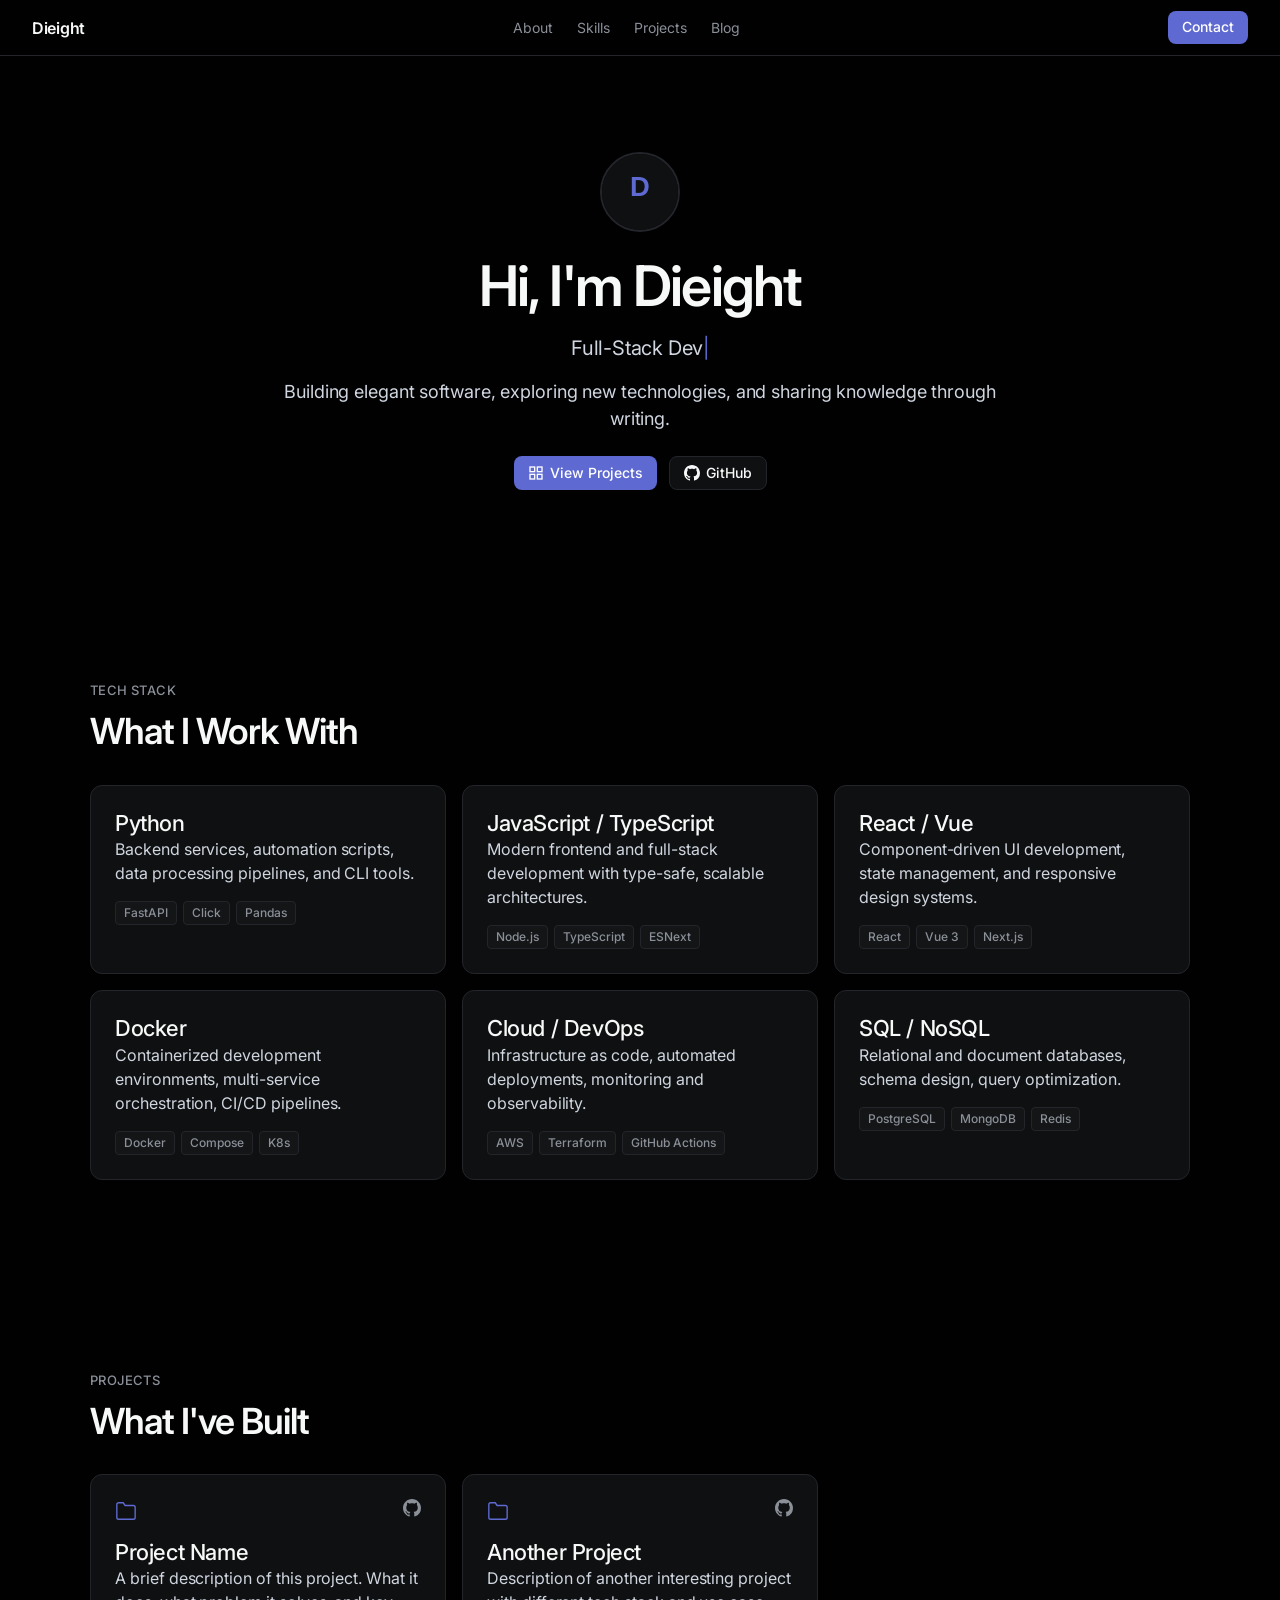
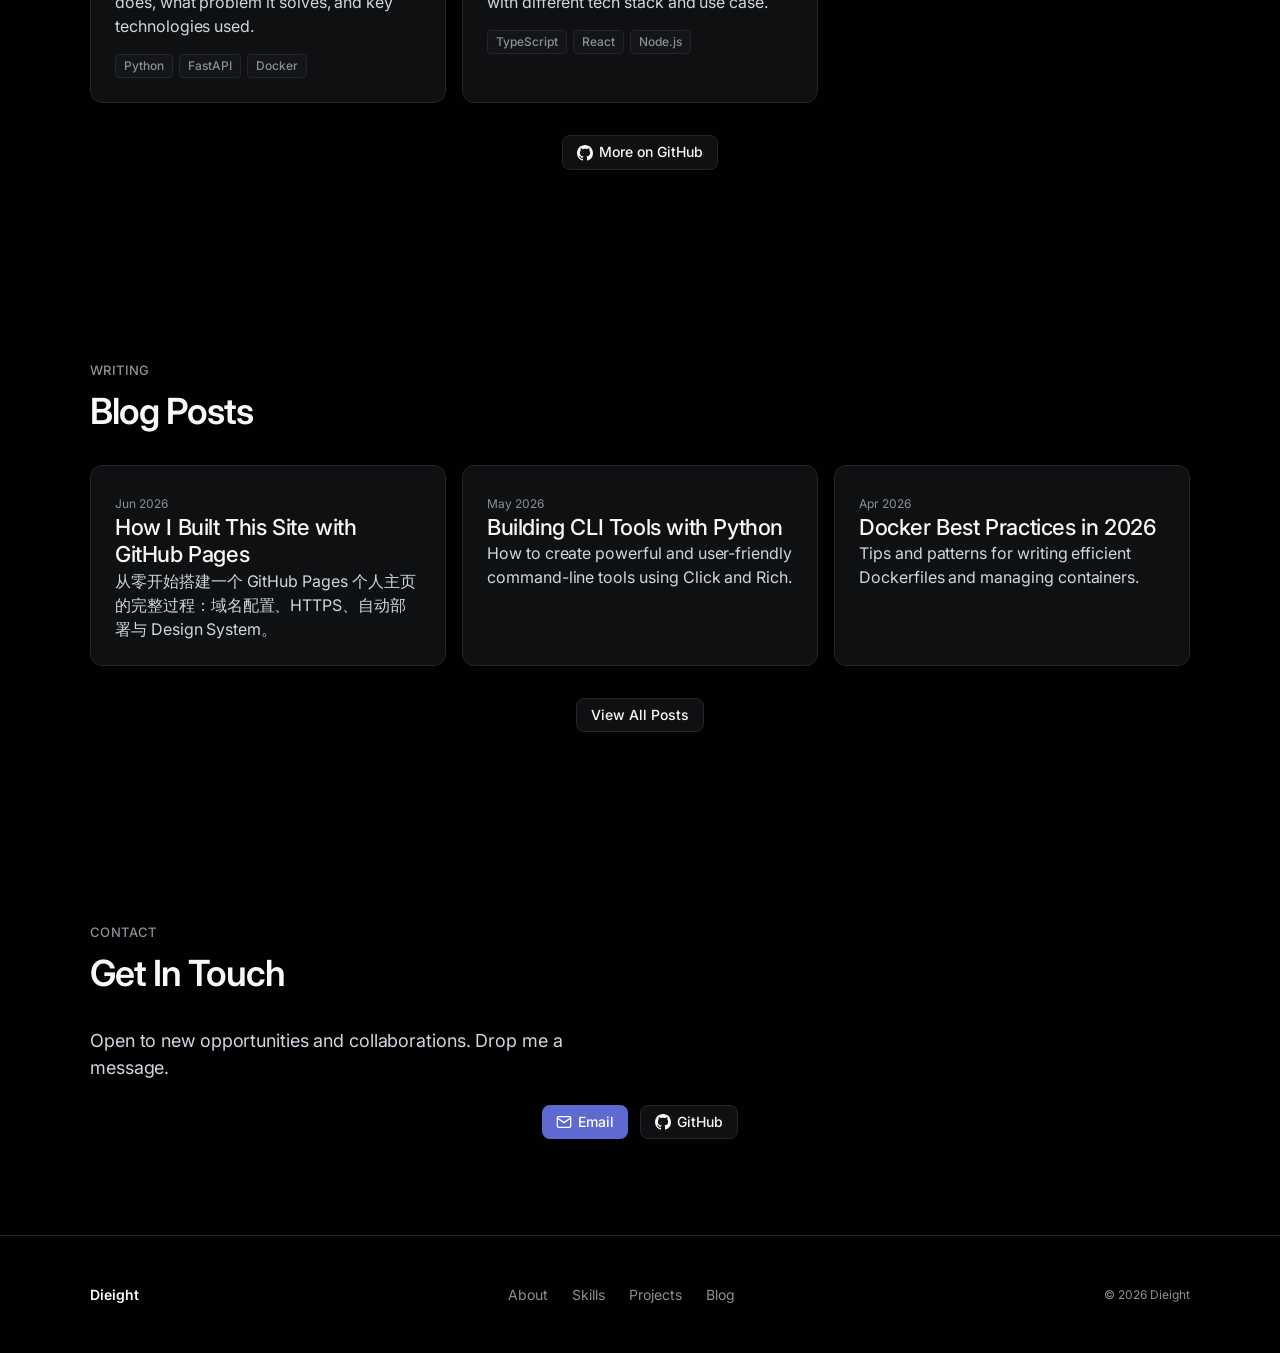
==== commit 37c81085: "Add blog section with sample post" ====
--- a/index.html
+++ b/index.html
@@ -16,7 +16,7 @@
       <li><a href="#about">About</a></li>
       <li><a href="#skills">Skills</a></li>
       <li><a href="#projects">Projects</a></li>
-      <li><a href="#blog">Blog</a></li>
+      <li><a href="/blog/">Blog</a></li>
     </ul>
     <a href="#contact" class="button-primary">Contact</a>
   </nav>
@@ -134,19 +134,22 @@
       <div class="card-grid">
         <article class="feature-card">
           <span class="caption">Jun 2026</span>
-          <h3 class="card-title"><a href="#" class="link">Getting Started with Modern Web Development</a></h3>
-          <p class="body">A beginner-friendly guide to setting up a modern frontend stack with best practices.</p>
+          <h3 class="card-title"><a href="blog/building-github-pages.html" class="link">How I Built This Site with GitHub Pages</a></h3>
+          <p class="body">从零开始搭建一个 GitHub Pages 个人主页的完整过程：域名配置、HTTPS、自动部署与 Design System。</p>
         </article>
         <article class="feature-card">
           <span class="caption">May 2026</span>
-          <h3 class="card-title"><a href="#" class="link">Building CLI Tools with Python</a></h3>
+          <h3 class="card-title"><a href="blog/building-github-pages.html" class="link">Building CLI Tools with Python</a></h3>
           <p class="body">How to create powerful and user-friendly command-line tools using Click and Rich.</p>
         </article>
         <article class="feature-card">
           <span class="caption">Apr 2026</span>
-          <h3 class="card-title"><a href="#" class="link">Docker Best Practices in 2026</a></h3>
+          <h3 class="card-title"><a href="blog/building-github-pages.html" class="link">Docker Best Practices in 2026</a></h3>
           <p class="body">Tips and patterns for writing efficient Dockerfiles and managing containers.</p>
         </article>
+      </div>
+      <div class="section-cta">
+        <a href="blog/" class="button-secondary">View All Posts</a>
       </div>
     </div>
   </section>
--- a/style.css
+++ b/style.css
@@ -394,6 +394,154 @@
   color: var(--ink);
 }
 
+/* ===== Blog List ===== */
+.blog-list {
+  display: flex;
+  flex-direction: column;
+  gap: 1px;
+  border-top: 1px solid var(--hairline);
+}
+
+.blog-row {
+  display: flex;
+  gap: var(--space-lg);
+  padding: var(--space-lg) 0;
+  border-bottom: 1px solid var(--hairline);
+  align-items: baseline;
+}
+
+.blog-date {
+  flex-shrink: 0;
+  width: 80px;
+}
+
+.blog-row-content {
+  flex: 1;
+  display: flex;
+  flex-direction: column;
+  gap: var(--space-md);
+}
+
+/* ===== Blog Post ===== */
+.post {
+  padding: calc(56px + var(--space-section)) var(--space-xl) var(--space-section);
+  display: flex;
+  flex-direction: column;
+  align-items: center;
+}
+
+.post-header {
+  max-width: 720px;
+  width: 100%;
+  margin-bottom: var(--space-xxl);
+  display: flex;
+  flex-direction: column;
+  gap: var(--space-md);
+}
+
+.back-link {
+  font-size: 14px;
+  color: var(--ink-subtle);
+  transition: color 0.15s ease;
+}
+
+.back-link:hover {
+  color: var(--primary);
+}
+
+.display-md {
+  font-size: 36px;
+  font-weight: 600;
+  line-height: 1.15;
+  letter-spacing: -0.6px;
+  color: var(--ink);
+}
+
+.post-body {
+  max-width: 720px;
+  width: 100%;
+}
+
+.post-section {
+  margin-bottom: var(--space-xl);
+}
+
+.post-h2 {
+  font-size: 22px;
+  font-weight: 600;
+  line-height: 1.3;
+  letter-spacing: -0.3px;
+  color: var(--ink);
+  margin-bottom: var(--space-md);
+  padding-bottom: var(--space-sm);
+  border-bottom: 1px solid var(--hairline);
+}
+
+.post-body p {
+  font-size: 16px;
+  font-weight: 400;
+  line-height: 1.75;
+  letter-spacing: -0.05px;
+  color: var(--ink-muted);
+  margin-bottom: var(--space-md);
+}
+
+.post-body strong {
+  color: var(--ink);
+  font-weight: 600;
+}
+
+.post-body ul,
+.post-body ol {
+  margin: var(--space-md) 0 var(--space-md) var(--space-lg);
+  color: var(--ink-muted);
+  font-size: 16px;
+  line-height: 1.75;
+}
+
+.post-body li {
+  margin-bottom: var(--space-sm);
+}
+
+.post-body code {
+  font-family: "SF Mono", "Menlo", "Monaco", "Consolas", monospace;
+  font-size: 13px;
+  background: var(--surface-1);
+  padding: 2px 6px;
+  border-radius: 4px;
+  color: var(--primary);
+  border: 1px solid var(--hairline);
+}
+
+.code-block {
+  background: var(--surface-1);
+  border: 1px solid var(--hairline);
+  border-radius: var(--rounded-lg);
+  padding: var(--space-lg);
+  margin: var(--space-md) 0 var(--space-lg);
+  overflow-x: auto;
+}
+
+.code-block pre {
+  margin: 0;
+}
+
+.code-block code {
+  font-family: "SF Mono", "Menlo", "Monaco", "Consolas", monospace;
+  font-size: 13px;
+  line-height: 1.6;
+  background: none;
+  padding: 0;
+  border: none;
+  border-radius: 0;
+  color: var(--ink-muted);
+}
+
+.code-keyword   { color: var(--primary); }
+.code-string    { color: #27a644; }
+.code-comment   { color: var(--ink-subtle); font-style: italic; }
+.code-attr      { color: var(--ink); }
+
 /* ===== Responsive ===== */
 @media (max-width: 768px) {
   .display-xl {
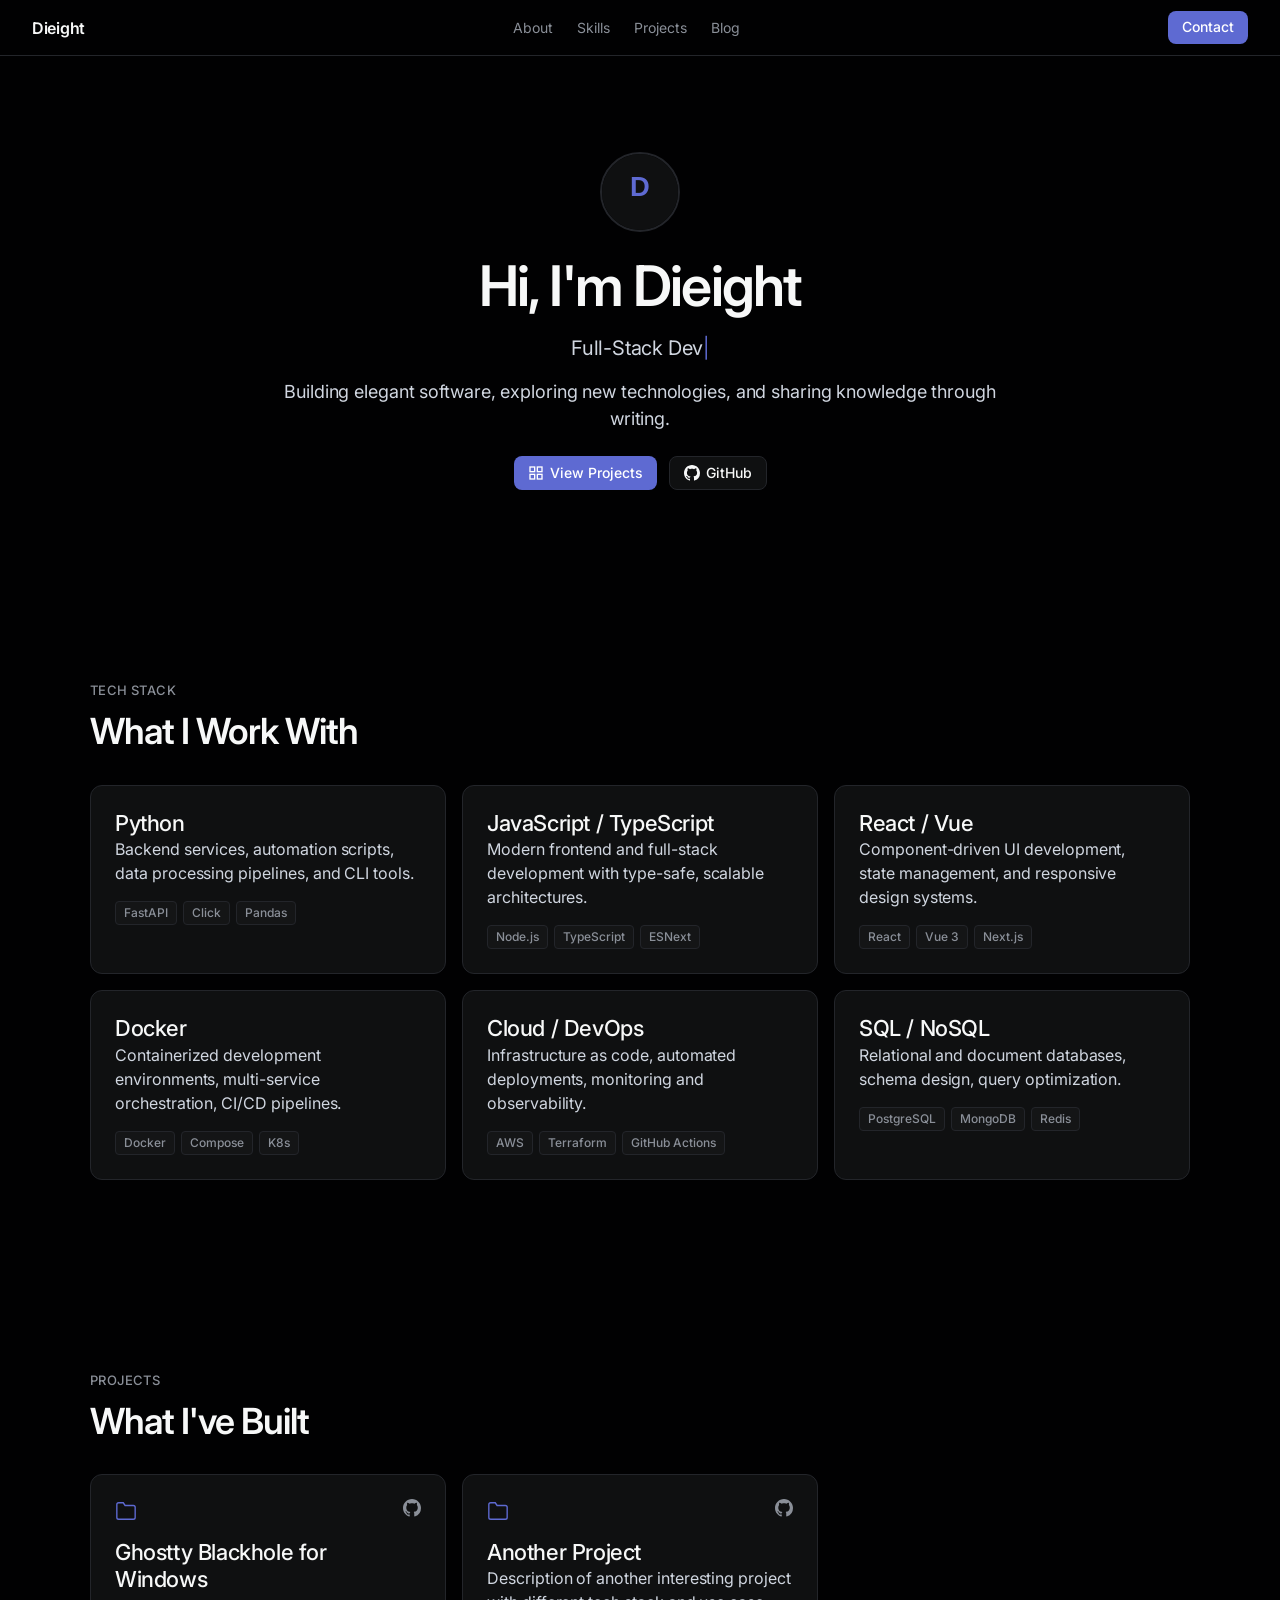
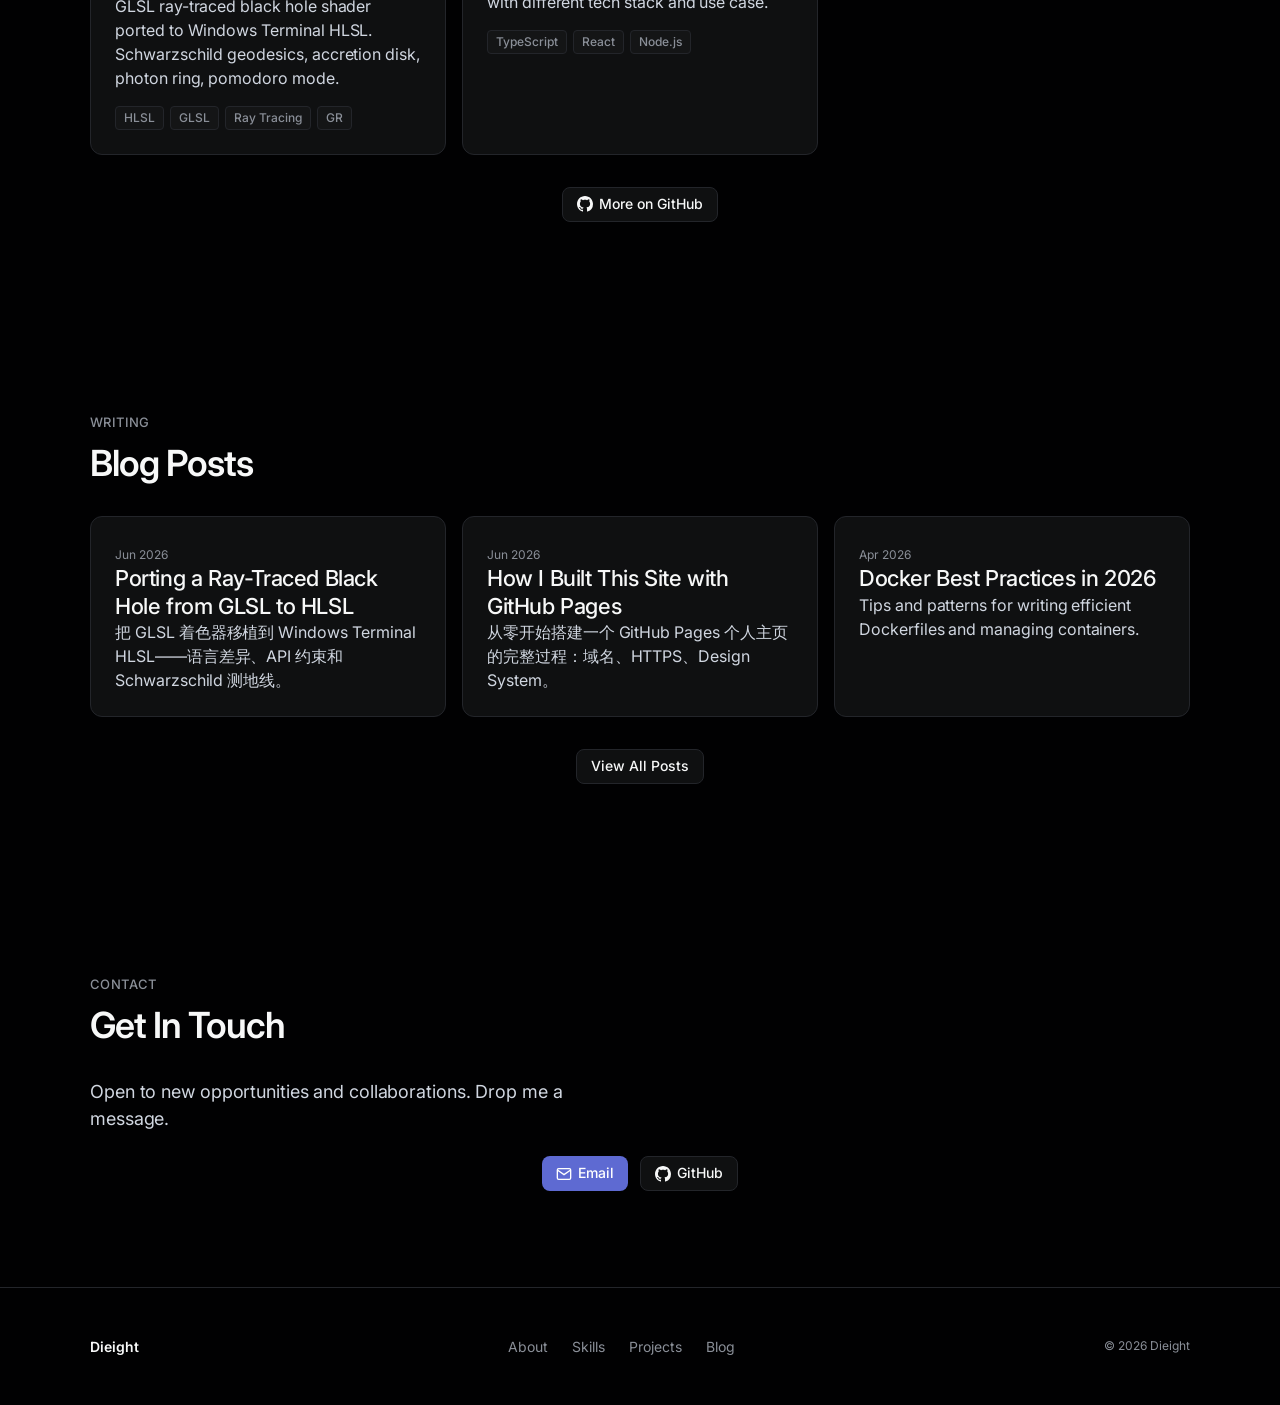
==== commit 3838e04c: "Add ghostty-blackhole project and GLSL-to-HLSL porting blog post" ====
--- a/index.html
+++ b/index.html
@@ -98,19 +98,19 @@
         <article class="feature-card project-card">
           <div class="project-card-header">
             <svg width="22" height="22" viewBox="0 0 24 24" fill="none" stroke="#5e6ad2" stroke-width="1.5"><path d="M22 19a2 2 0 0 1-2 2H4a2 2 0 0 1-2-2V5a2 2 0 0 1 2-2h5l2 3h9a2 2 0 0 1 2 2z"/></svg>
-            <a href="#" class="project-link" aria-label="View on GitHub">
+            <a href="https://github.com/Dieight/ghostty-blackhole-for-windows" class="project-link" target="_blank" aria-label="View on GitHub">
               <svg width="18" height="18" viewBox="0 0 24 24" fill="currentColor"><path d="M12 0C5.37 0 0 5.37 0 12c0 5.31 3.435 9.795 8.205 11.385.6.105.825-.255.825-.57 0-.285-.015-1.23-.015-2.235-3.015.555-3.795-.735-4.035-1.41-.135-.345-.72-1.41-1.23-1.695-.42-.225-1.02-.78-.015-.795.945-.015 1.62.87 1.845 1.23 1.08 1.815 2.805 1.305 3.495.99.105-.78.42-1.305.765-1.605-2.67-.3-5.46-1.335-5.46-5.925 0-1.305.465-2.385 1.23-3.225-.12-.3-.54-1.53.12-3.18 0 0 1.005-.315 3.3 1.23.96-.27 1.98-.405 3-.405s2.04.135 3 .405c2.295-1.56 3.3-1.23 3.3-1.23.66 1.65.24 2.88.12 3.18.765.84 1.23 1.905 1.23 3.225 0 4.605-2.805 5.625-5.475 5.925.435.375.81 1.095.81 2.22 0 1.605-.015 2.895-.015 3.3 0 .315.225.69.825.57A12.02 12.02 0 0 0 24 12c0-6.63-5.37-12-12-12z"/></svg>
             </a>
           </div>
-          <h3 class="card-title">Project Name</h3>
-          <p class="body">A brief description of this project. What it does, what problem it solves, and key technologies used.</p>
-          <div class="tags"><span>Python</span><span>FastAPI</span><span>Docker</span></div>
+          <h3 class="card-title">Ghostty Blackhole for Windows</h3>
+          <p class="body">GLSL ray-traced black hole shader ported to Windows Terminal HLSL. Schwarzschild geodesics, accretion disk, photon ring, pomodoro mode.</p>
+          <div class="tags"><span>HLSL</span><span>GLSL</span><span>Ray Tracing</span><span>GR</span></div>
         </article>
         <article class="feature-card project-card">
           <div class="project-card-header">
             <svg width="22" height="22" viewBox="0 0 24 24" fill="none" stroke="#5e6ad2" stroke-width="1.5"><path d="M22 19a2 2 0 0 1-2 2H4a2 2 0 0 1-2-2V5a2 2 0 0 1 2-2h5l2 3h9a2 2 0 0 1 2 2z"/></svg>
             <a href="#" class="project-link" aria-label="View on GitHub">
-              <svg width="18" height="18" viewBox="0 0 24 24" fill="currentColor"><path d="M12 0C5.37 0 0 5.37 0 12c0 5.31 3.435 9.795 8.205 11.385.6.105.825-.255.825-.57 0-.285-.015-1.23-.015-2.235-3.015.555-3.795-.735-4.035-1.41-.135-.345-.72-1.41-1.23-1.695-.42-.225-1.02-.78-.015-.795.945-.015 1.62.87 1.845 1.23 1.08 1.815 2.805 1.305 3.495.99.105-.78.42-1.305.765-1.605-2.67-.3-5.46-1.335-5.46-5.925 0-1.305.465-2.385 1.23-3.225-.12-.3-.54-1.53.12-3.18 0 0 1.005-.315 3.3 1.23.96-.27 1.98-.405 3-.405s2.04.135 3 .405c2.295-1.56 3.3-1.23 3.3-1.23.66 1.65.24 2.88.12 3.18.765.84 1.23 1.905 1.23 3.225 0 4.605-2.805 5.625-5.475 5.925.435.375.81 1.095.81 2.22 0 1.605-.015 2.895-.015 3.3 0 .315.225.69.825.57A12.02 12.02 0 0 0 24 12c0-6.63-5.37-12-12-12z"/></svg>
+              <svg width="18" height="18" viewBox="0 0 24 24" fill="currentColor"><path d="M12 0C5.37 0 0 5.37 0 12c0 5.31 3.435 9.795 8.205 11.385.6.105.825-.255.825-.570 0-.285-.015-1.23-.015-2.235-3.015.555-3.795-.735-4.035-1.41-.135-.345-.72-1.41-1.23-1.695-.42-.225-1.02-.78-.015-.795.945-.015 1.62.87 1.845 1.23 1.08 1.815 2.805 1.305 3.495.99.105-.78.42-1.305.765-1.605-2.67-.3-5.46-1.335-5.46-5.925 0-1.305.465-2.385 1.23-3.225-.12-.3-.54-1.53.12-3.18 0 0 1.005-.315 3.3 1.23.96-.27 1.98-.405 3-.405s2.04.135 3 .405c2.295-1.56 3.3-1.23 3.3-1.23.66 1.65.24 2.88.12 3.18.765.84 1.23 1.905 1.23 3.225 0 4.605-2.805 5.625-5.475 5.925.435.375.81 1.095.81 2.22 0 1.605-.015 2.895-.015 3.3 0 .315.225.69.825.57A12.02 12.02 0 0 0 24 12c0-6.63-5.37-12-12-12z"/></svg>
             </a>
           </div>
           <h3 class="card-title">Another Project</h3>
@@ -134,13 +134,13 @@
       <div class="card-grid">
         <article class="feature-card">
           <span class="caption">Jun 2026</span>
-          <h3 class="card-title"><a href="blog/building-github-pages.html" class="link">How I Built This Site with GitHub Pages</a></h3>
-          <p class="body">从零开始搭建一个 GitHub Pages 个人主页的完整过程：域名配置、HTTPS、自动部署与 Design System。</p>
+          <h3 class="card-title"><a href="blog/porting-glsl-to-hlsl.html" class="link">Porting a Ray-Traced Black Hole from GLSL to HLSL</a></h3>
+          <p class="body">把 GLSL 着色器移植到 Windows Terminal HLSL——语言差异、API 约束和 Schwarzschild 测地线。</p>
         </article>
         <article class="feature-card">
-          <span class="caption">May 2026</span>
-          <h3 class="card-title"><a href="blog/building-github-pages.html" class="link">Building CLI Tools with Python</a></h3>
-          <p class="body">How to create powerful and user-friendly command-line tools using Click and Rich.</p>
+          <span class="caption">Jun 2026</span>
+          <h3 class="card-title"><a href="blog/building-github-pages.html" class="link">How I Built This Site with GitHub Pages</a></h3>
+          <p class="body">从零开始搭建一个 GitHub Pages 个人主页的完整过程：域名、HTTPS、Design System。</p>
         </article>
         <article class="feature-card">
           <span class="caption">Apr 2026</span>
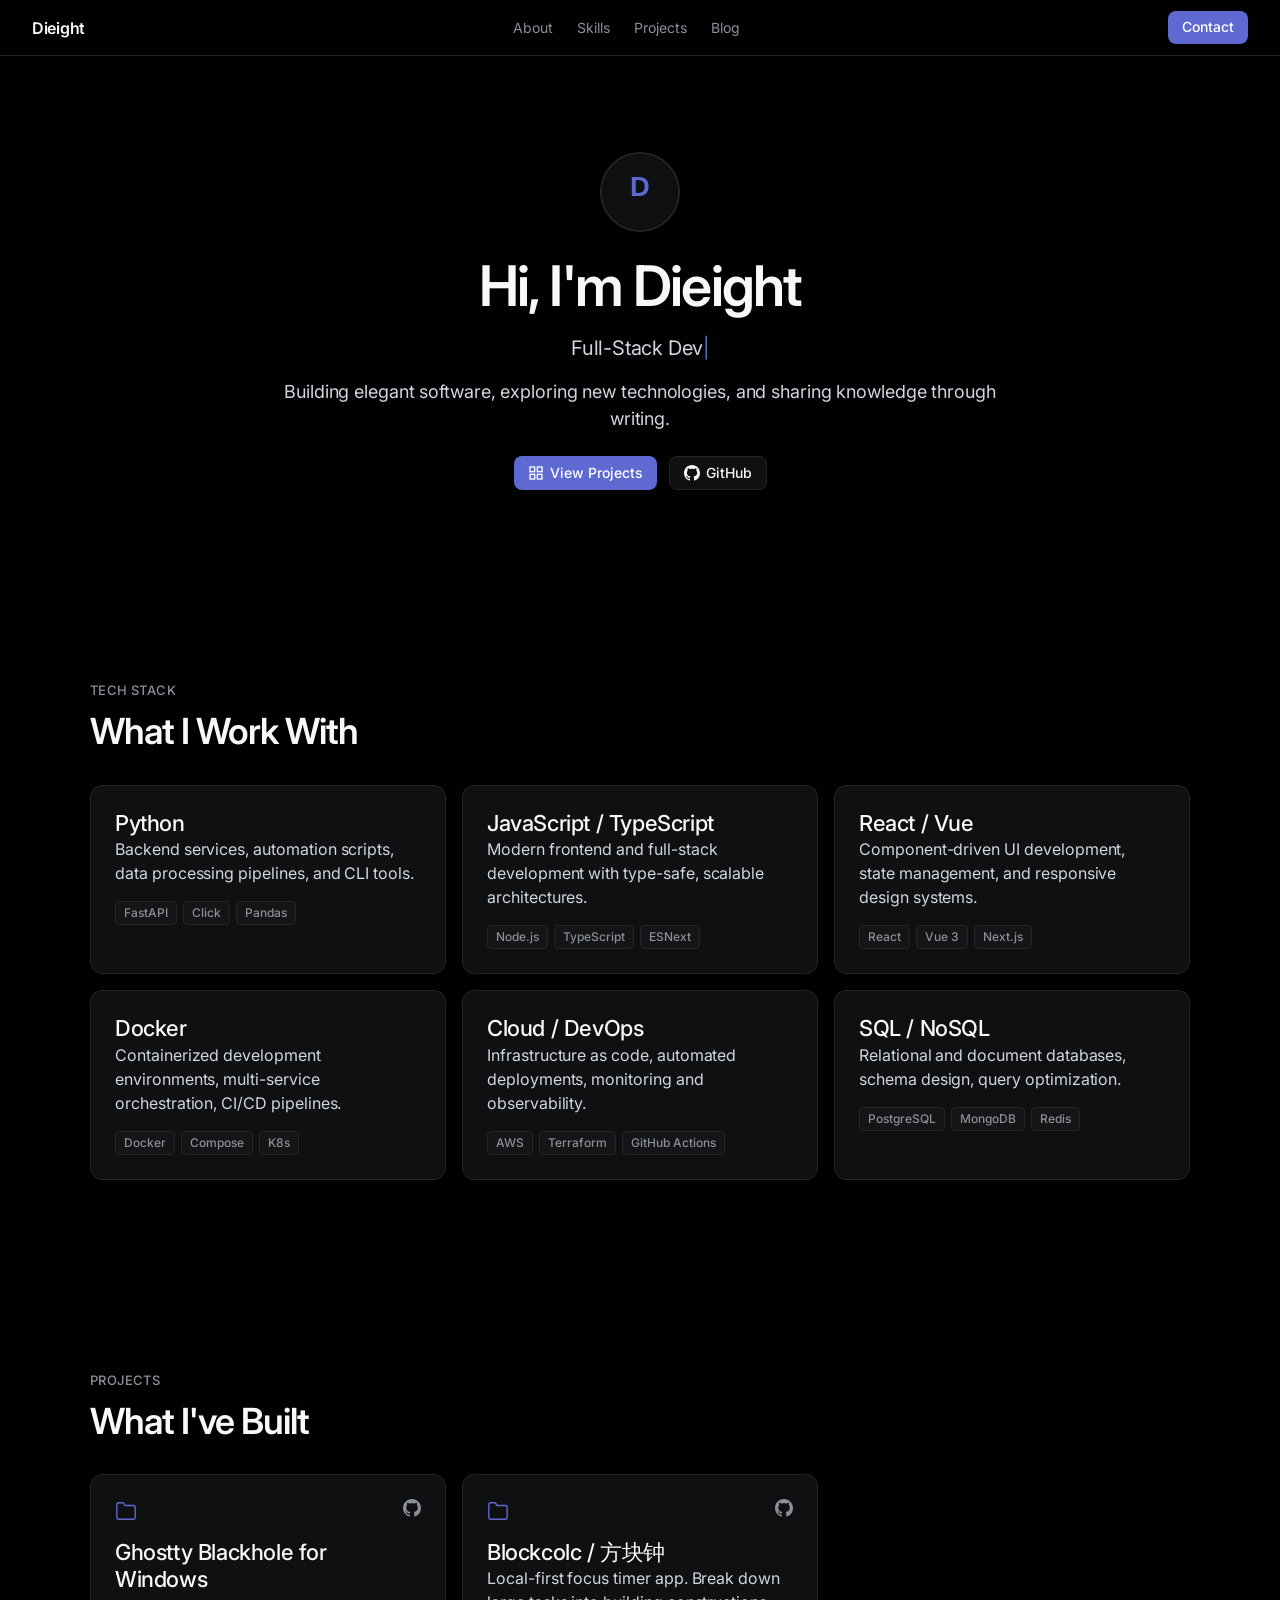
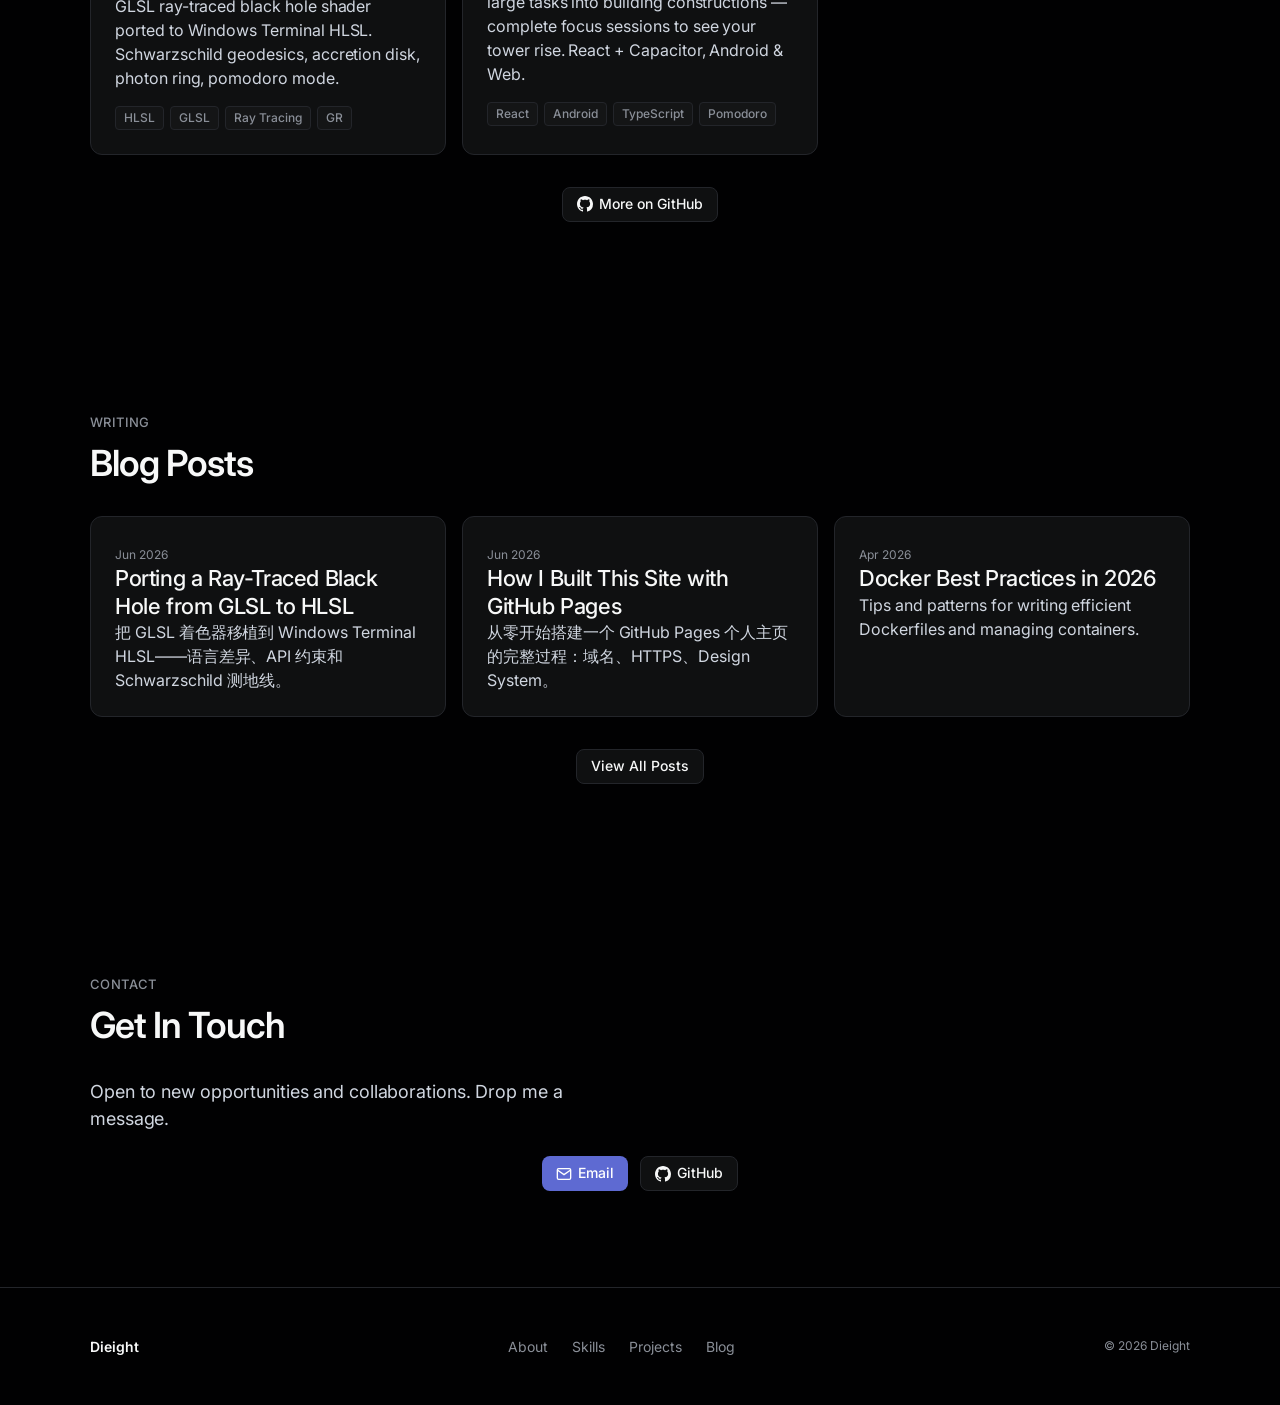
==== commit 08e3f73a: "Add Blockcolc project card" ====
--- a/index.html
+++ b/index.html
@@ -109,13 +109,13 @@
         <article class="feature-card project-card">
           <div class="project-card-header">
             <svg width="22" height="22" viewBox="0 0 24 24" fill="none" stroke="#5e6ad2" stroke-width="1.5"><path d="M22 19a2 2 0 0 1-2 2H4a2 2 0 0 1-2-2V5a2 2 0 0 1 2-2h5l2 3h9a2 2 0 0 1 2 2z"/></svg>
-            <a href="#" class="project-link" aria-label="View on GitHub">
-              <svg width="18" height="18" viewBox="0 0 24 24" fill="currentColor"><path d="M12 0C5.37 0 0 5.37 0 12c0 5.31 3.435 9.795 8.205 11.385.6.105.825-.255.825-.570 0-.285-.015-1.23-.015-2.235-3.015.555-3.795-.735-4.035-1.41-.135-.345-.72-1.41-1.23-1.695-.42-.225-1.02-.78-.015-.795.945-.015 1.62.87 1.845 1.23 1.08 1.815 2.805 1.305 3.495.99.105-.78.42-1.305.765-1.605-2.67-.3-5.46-1.335-5.46-5.925 0-1.305.465-2.385 1.23-3.225-.12-.3-.54-1.53.12-3.18 0 0 1.005-.315 3.3 1.23.96-.27 1.98-.405 3-.405s2.04.135 3 .405c2.295-1.56 3.3-1.23 3.3-1.23.66 1.65.24 2.88.12 3.18.765.84 1.23 1.905 1.23 3.225 0 4.605-2.805 5.625-5.475 5.925.435.375.81 1.095.81 2.22 0 1.605-.015 2.895-.015 3.3 0 .315.225.69.825.57A12.02 12.02 0 0 0 24 12c0-6.63-5.37-12-12-12z"/></svg>
+            <a href="https://github.com/Dieight/blockcolc" class="project-link" target="_blank" aria-label="View on GitHub">
+              <svg width="18" height="18" viewBox="0 0 24 24" fill="currentColor"><path d="M12 0C5.37 0 0 5.37 0 12c0 5.31 3.435 9.795 8.205 11.385.6.105.825-.255.825-.57 0-.285-.015-1.23-.015-2.235-3.015.555-3.795-.735-4.035-1.41-.135-.345-.72-1.41-1.23-1.695-.42-.225-1.02-.78-.015-.795.945-.015 1.62.87 1.845 1.23 1.08 1.815 2.805 1.305 3.495.99.105-.78.42-1.305.765-1.605-2.67-.3-5.46-1.335-5.46-5.925 0-1.305.465-2.385 1.23-3.225-.12-.3-.54-1.53.12-3.18 0 0 1.005-.315 3.3 1.23.96-.27 1.98-.405 3-.405s2.04.135 3 .405c2.295-1.56 3.3-1.23 3.3-1.23.66 1.65.24 2.88.12 3.18.765.84 1.23 1.905 1.23 3.225 0 4.605-2.805 5.625-5.475 5.925.435.375.81 1.095.81 2.22 0 1.605-.015 2.895-.015 3.3 0 .315.225.69.825.57A12.02 12.02 0 0 0 24 12c0-6.63-5.37-12-12-12z"/></svg>
             </a>
           </div>
-          <h3 class="card-title">Another Project</h3>
-          <p class="body">Description of another interesting project with different tech stack and use case.</p>
-          <div class="tags"><span>TypeScript</span><span>React</span><span>Node.js</span></div>
+          <h3 class="card-title">Blockcolc / 方块钟</h3>
+          <p class="body">Local-first focus timer app. Break down large tasks into building constructions — complete focus sessions to see your tower rise. React + Capacitor, Android & Web.</p>
+          <div class="tags"><span>React</span><span>Android</span><span>TypeScript</span><span>Pomodoro</span></div>
         </article>
       </div>
       <div class="section-cta">
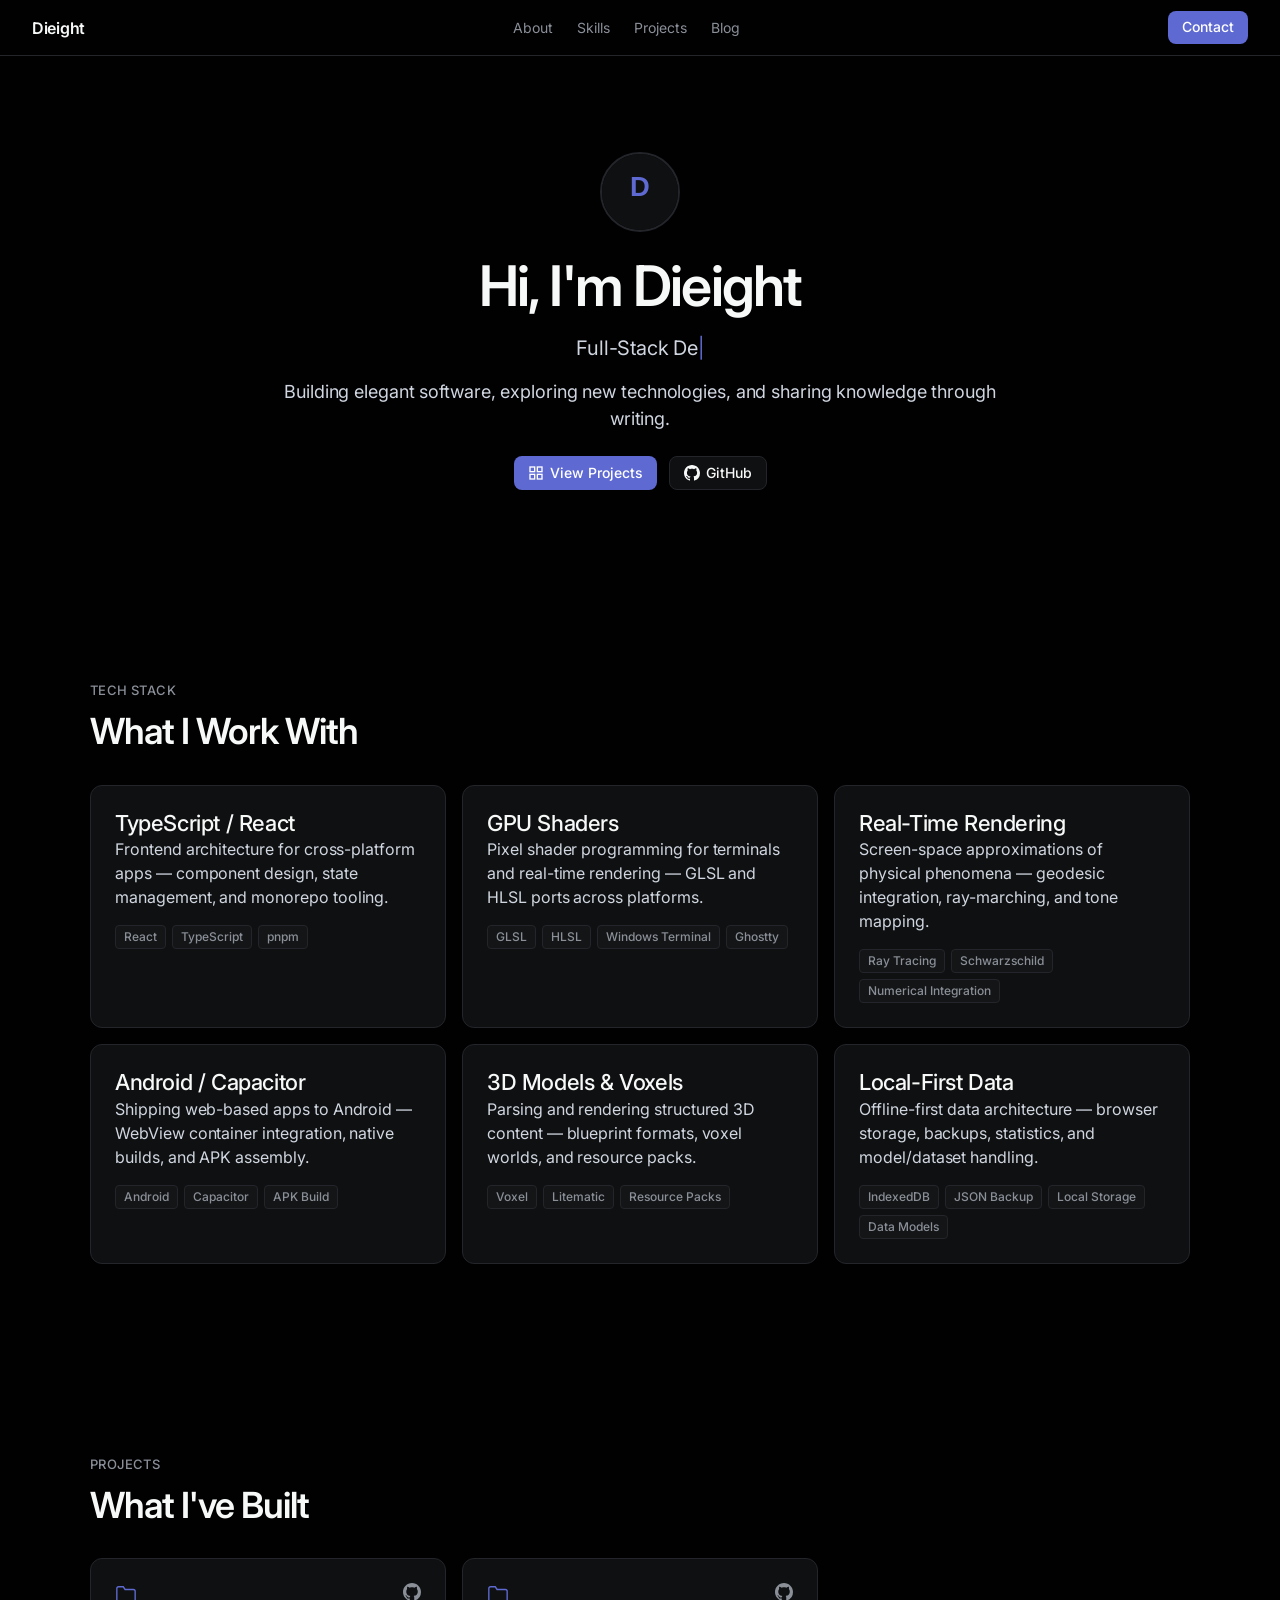
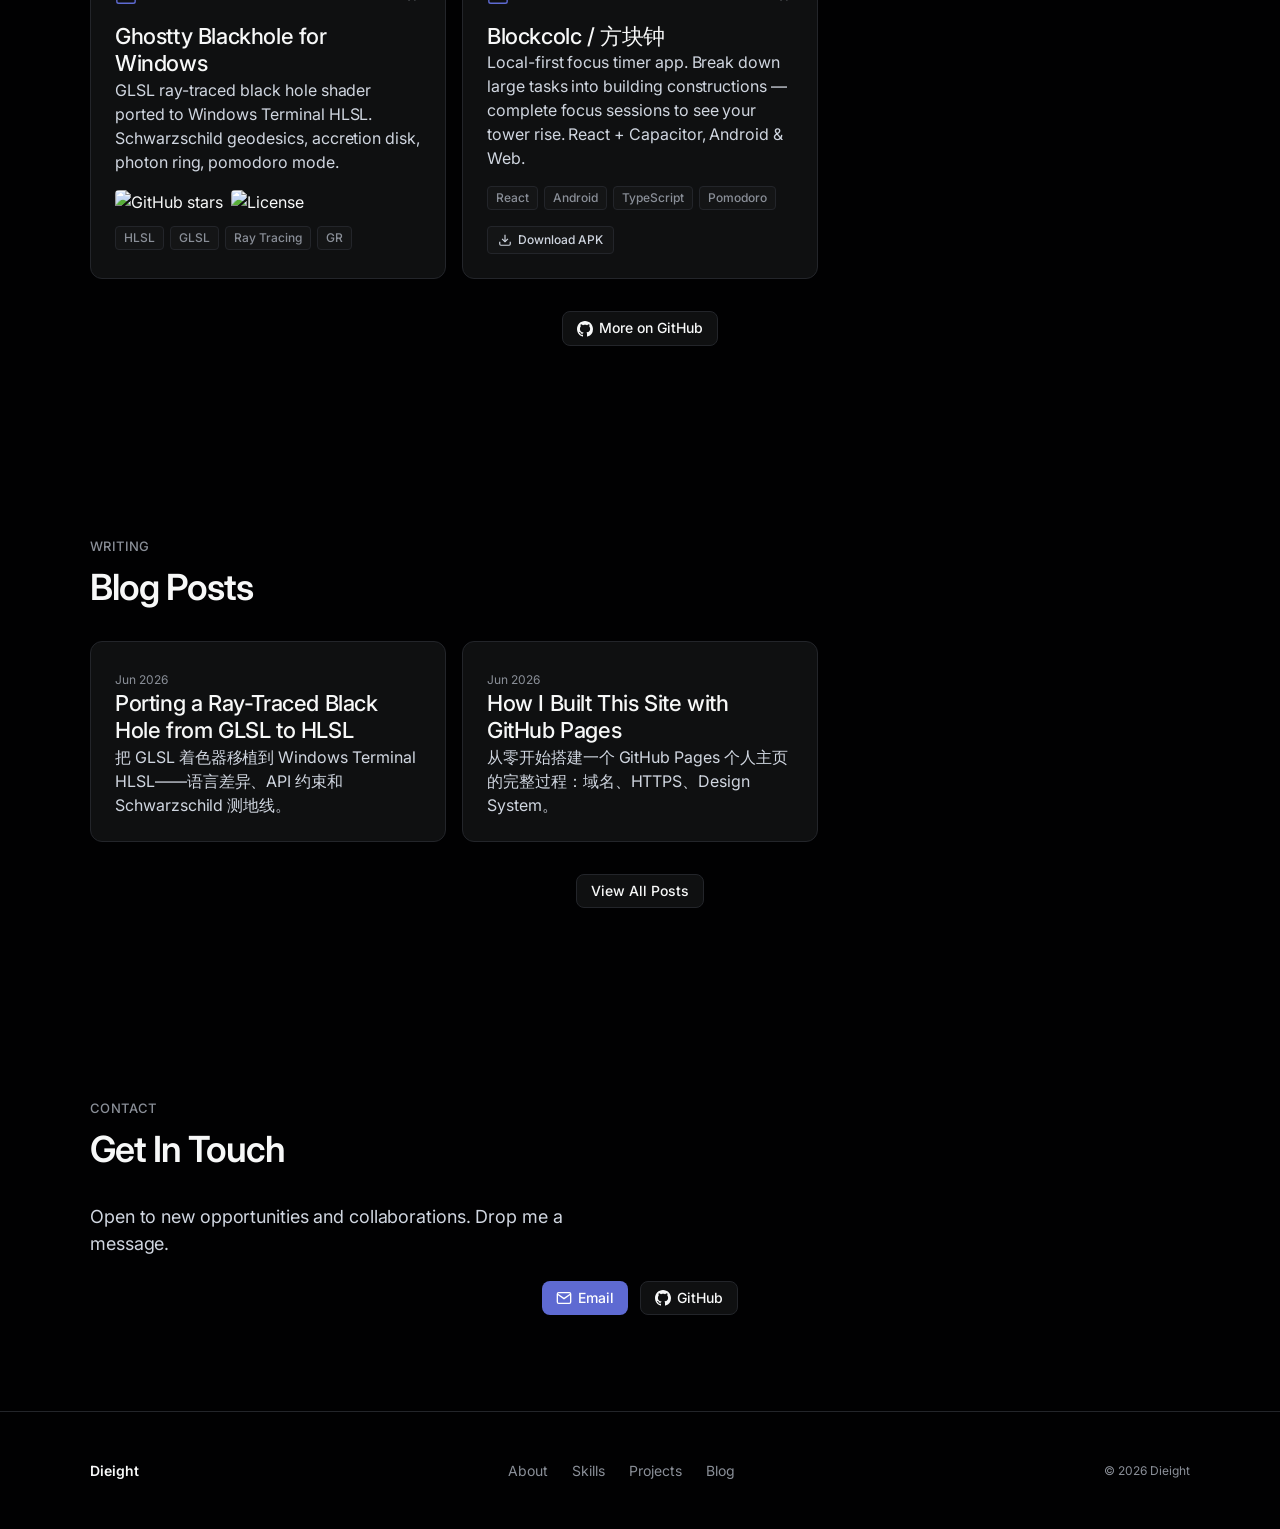
==== commit 47afe7e3: "Optimize homepage: real skills, SEO, favicon, badges, fix placeholders" ====
--- a/index.html
+++ b/index.html
@@ -3,7 +3,16 @@
 <head>
   <meta charset="UTF-8">
   <meta name="viewport" content="width=device-width, initial-scale=1.0">
-  <title>Dieight</title>
+  <title>Dieight · Developer, Shader Tinkerer, Focus App Builder</title>
+  <meta name="description" content="Dieight — developer building local-first focus apps, GPU shaders, and open-source tools. Explore projects, shader experiments, and blog posts.">
+  <meta name="author" content="Dieight">
+  <meta property="og:title" content="Dieight">
+  <meta property="og:description" content="Developer building local-first focus apps, GPU shaders, and open-source tools.">
+  <meta property="og:type" content="website">
+  <meta property="og:url" content="https://dieight.github.io/">
+  <meta property="og:image" content="https://github.com/Dieight.png">
+  <meta name="twitter:card" content="summary">
+  <link rel="icon" type="image/svg+xml" href="favicon.svg">
   <link rel="stylesheet" href="style.css">
   <link rel="preconnect" href="https://fonts.googleapis.com">
   <link href="https://fonts.googleapis.com/css2?family=Inter:wght@400;500;600&display=swap" rel="stylesheet">
@@ -57,34 +66,34 @@
       <h2 class="display-lg">What I Work With</h2>
       <div class="card-grid">
         <div class="feature-card">
-          <h3 class="card-title">Python</h3>
-          <p class="body">Backend services, automation scripts, data processing pipelines, and CLI tools.</p>
-          <div class="tags"><span>FastAPI</span><span>Click</span><span>Pandas</span></div>
-        </div>
-        <div class="feature-card">
-          <h3 class="card-title">JavaScript / TypeScript</h3>
-          <p class="body">Modern frontend and full-stack development with type-safe, scalable architectures.</p>
-          <div class="tags"><span>Node.js</span><span>TypeScript</span><span>ESNext</span></div>
-        </div>
-        <div class="feature-card">
-          <h3 class="card-title">React / Vue</h3>
-          <p class="body">Component-driven UI development, state management, and responsive design systems.</p>
-          <div class="tags"><span>React</span><span>Vue 3</span><span>Next.js</span></div>
-        </div>
-        <div class="feature-card">
-          <h3 class="card-title">Docker</h3>
-          <p class="body">Containerized development environments, multi-service orchestration, CI/CD pipelines.</p>
-          <div class="tags"><span>Docker</span><span>Compose</span><span>K8s</span></div>
-        </div>
-        <div class="feature-card">
-          <h3 class="card-title">Cloud / DevOps</h3>
-          <p class="body">Infrastructure as code, automated deployments, monitoring and observability.</p>
-          <div class="tags"><span>AWS</span><span>Terraform</span><span>GitHub Actions</span></div>
-        </div>
-        <div class="feature-card">
-          <h3 class="card-title">SQL / NoSQL</h3>
-          <p class="body">Relational and document databases, schema design, query optimization.</p>
-          <div class="tags"><span>PostgreSQL</span><span>MongoDB</span><span>Redis</span></div>
+          <h3 class="card-title">TypeScript / React</h3>
+          <p class="body">Frontend architecture for cross-platform apps — component design, state management, and monorepo tooling.</p>
+          <div class="tags"><span>React</span><span>TypeScript</span><span>pnpm</span></div>
+        </div>
+        <div class="feature-card">
+          <h3 class="card-title">GPU Shaders</h3>
+          <p class="body">Pixel shader programming for terminals and real-time rendering — GLSL and HLSL ports across platforms.</p>
+          <div class="tags"><span>GLSL</span><span>HLSL</span><span>Windows Terminal</span><span>Ghostty</span></div>
+        </div>
+        <div class="feature-card">
+          <h3 class="card-title">Real-Time Rendering</h3>
+          <p class="body">Screen-space approximations of physical phenomena — geodesic integration, ray-marching, and tone mapping.</p>
+          <div class="tags"><span>Ray Tracing</span><span>Schwarzschild</span><span>Numerical Integration</span></div>
+        </div>
+        <div class="feature-card">
+          <h3 class="card-title">Android / Capacitor</h3>
+          <p class="body">Shipping web-based apps to Android — WebView container integration, native builds, and APK assembly.</p>
+          <div class="tags"><span>Android</span><span>Capacitor</span><span>APK Build</span></div>
+        </div>
+        <div class="feature-card">
+          <h3 class="card-title">3D Models & Voxels</h3>
+          <p class="body">Parsing and rendering structured 3D content — blueprint formats, voxel worlds, and resource packs.</p>
+          <div class="tags"><span>Voxel</span><span>Litematic</span><span>Resource Packs</span></div>
+        </div>
+        <div class="feature-card">
+          <h3 class="card-title">Local-First Data</h3>
+          <p class="body">Offline-first data architecture — browser storage, backups, statistics, and model/dataset handling.</p>
+          <div class="tags"><span>IndexedDB</span><span>JSON Backup</span><span>Local Storage</span><span>Data Models</span></div>
         </div>
       </div>
     </div>
@@ -104,6 +113,10 @@
           </div>
           <h3 class="card-title">Ghostty Blackhole for Windows</h3>
           <p class="body">GLSL ray-traced black hole shader ported to Windows Terminal HLSL. Schwarzschild geodesics, accretion disk, photon ring, pomodoro mode.</p>
+          <div class="badges">
+            <img src="https://img.shields.io/github/stars/Dieight/ghostty-blackhole-for-windows?style=flat-square&label=Stars&color=5e6ad2" alt="GitHub stars" loading="lazy">
+            <img src="https://img.shields.io/github/license/Dieight/ghostty-blackhole-for-windows?style=flat-square&label=License&color=5e6ad2" alt="License" loading="lazy">
+          </div>
           <div class="tags"><span>HLSL</span><span>GLSL</span><span>Ray Tracing</span><span>GR</span></div>
         </article>
         <article class="feature-card project-card">
@@ -116,6 +129,12 @@
           <h3 class="card-title">Blockcolc / 方块钟</h3>
           <p class="body">Local-first focus timer app. Break down large tasks into building constructions — complete focus sessions to see your tower rise. React + Capacitor, Android & Web.</p>
           <div class="tags"><span>React</span><span>Android</span><span>TypeScript</span><span>Pomodoro</span></div>
+          <div class="project-card-footer">
+            <a href="https://github.com/Dieight/blockcolc/releases" class="badge-link" target="_blank">
+              <svg width="14" height="14" viewBox="0 0 24 24" fill="none" stroke="currentColor" stroke-width="2"><path d="M21 15v4a2 2 0 0 1-2 2H5a2 2 0 0 1-2-2v-4"/><polyline points="7 10 12 15 17 10"/><line x1="12" y1="15" x2="12" y2="3"/></svg>
+              Download APK
+            </a>
+          </div>
         </article>
       </div>
       <div class="section-cta">
@@ -142,11 +161,6 @@
           <h3 class="card-title"><a href="blog/building-github-pages.html" class="link">How I Built This Site with GitHub Pages</a></h3>
           <p class="body">从零开始搭建一个 GitHub Pages 个人主页的完整过程：域名、HTTPS、Design System。</p>
         </article>
-        <article class="feature-card">
-          <span class="caption">Apr 2026</span>
-          <h3 class="card-title"><a href="blog/building-github-pages.html" class="link">Docker Best Practices in 2026</a></h3>
-          <p class="body">Tips and patterns for writing efficient Dockerfiles and managing containers.</p>
-        </article>
       </div>
       <div class="section-cta">
         <a href="blog/" class="button-secondary">View All Posts</a>
@@ -162,7 +176,7 @@
         Open to new opportunities and collaborations. Drop me a message.
       </p>
       <div class="hero-actions">
-        <a href="mailto:dieight@example.com" class="button-primary">
+        <a href="mailto:dieightai@agent.qq.com" class="button-primary">
           <svg width="16" height="16" viewBox="0 0 24 24" fill="none" stroke="currentColor" stroke-width="2"><path d="M4 4h16c1.1 0 2 .9 2 2v12c0 1.1-.9 2-2 2H4c-1.1 0-2-.9-2-2V6c0-1.1.9-2 2-2z"/><polyline points="22,6 12,13 2,6"/></svg>
           Email
         </a>
--- a/style.css
+++ b/style.css
@@ -293,10 +293,11 @@
   border: 1px solid var(--hairline);
   border-radius: var(--rounded-lg);
   padding: var(--space-lg);
-  transition: border-color 0.15s ease;
+  transition: border-color 0.15s ease, background 0.15s ease;
 }
 
 .feature-card:hover {
+  background: var(--surface-2);
   border-color: var(--hairline);
 }
 
@@ -315,6 +316,42 @@
 
 .project-link:hover {
   color: var(--primary);
+}
+
+.project-card-footer {
+  margin-top: var(--space-md);
+}
+
+.badge-link {
+  display: inline-flex;
+  align-items: center;
+  gap: 6px;
+  font-size: 12px;
+  font-weight: 500;
+  color: var(--ink-muted);
+  background: var(--surface-2);
+  border: 1px solid var(--hairline);
+  padding: 4px 10px;
+  border-radius: 4px;
+  transition: color 0.15s ease, border-color 0.15s ease;
+}
+
+.badge-link:hover {
+  color: var(--primary);
+  border-color: var(--primary);
+}
+
+/* ===== Badges (shields.io) ===== */
+.badges {
+  display: flex;
+  gap: 8px;
+  flex-wrap: wrap;
+  margin-top: var(--space-md);
+}
+
+.badges img {
+  height: 20px;
+  border-radius: 4px;
 }
 
 /* ===== Tags ===== */
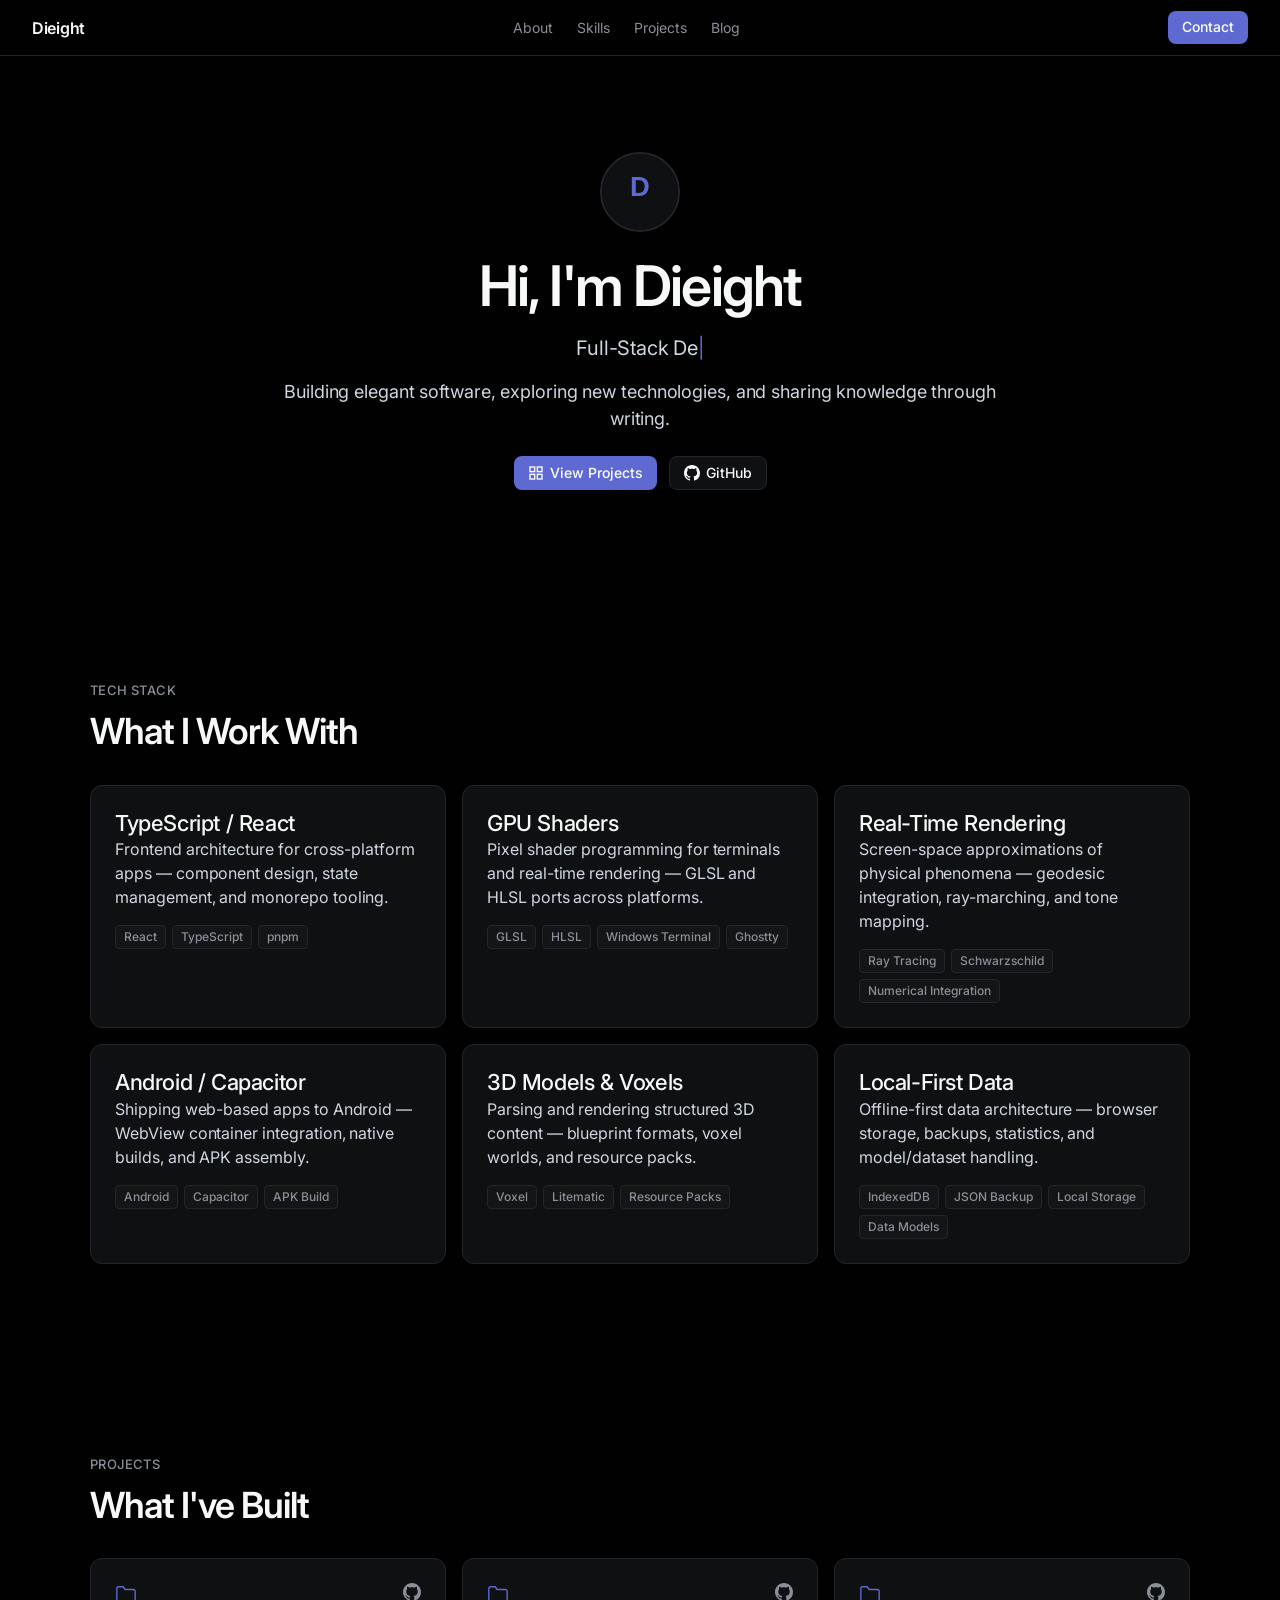
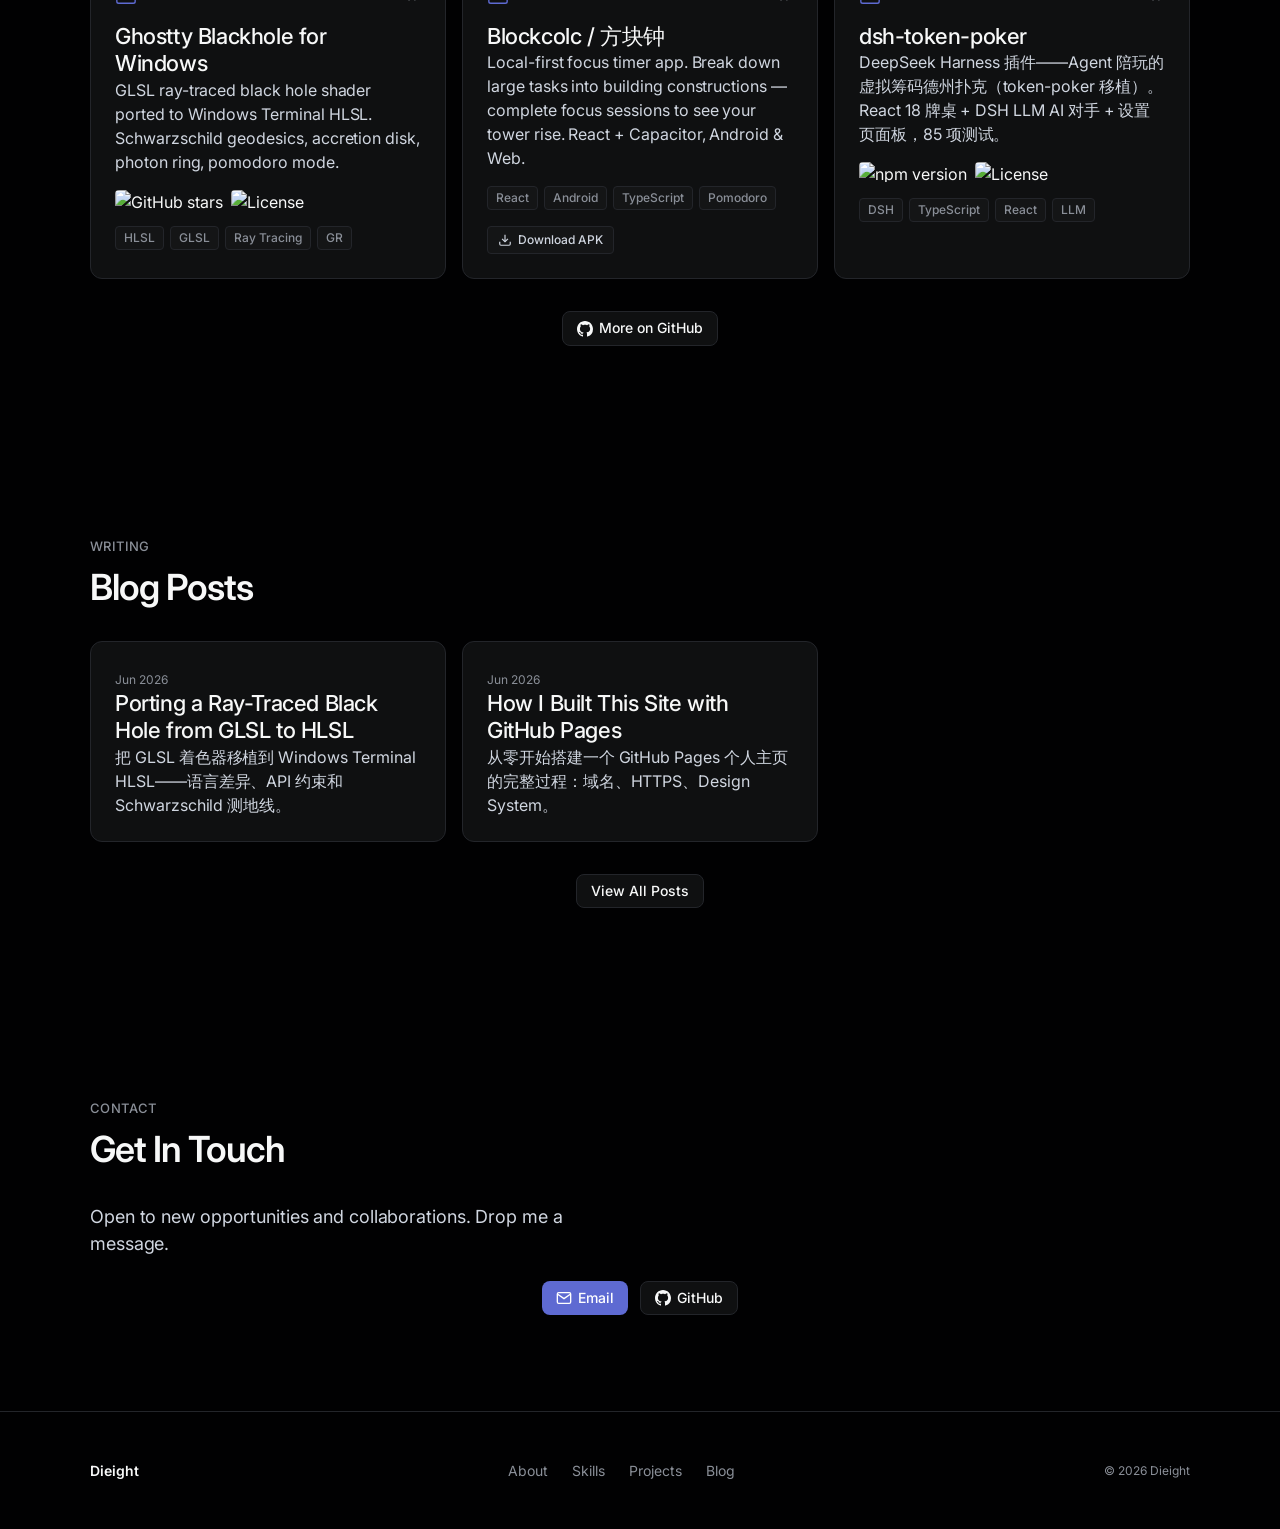
==== commit d4ba320b: "Add dsh-token-poker to projects" ====
--- a/index.html
+++ b/index.html
@@ -136,6 +136,21 @@
             </a>
           </div>
         </article>
+        <article class="feature-card project-card">
+          <div class="project-card-header">
+            <svg width="22" height="22" viewBox="0 0 24 24" fill="none" stroke="#5e6ad2" stroke-width="1.5"><path d="M22 19a2 2 0 0 1-2 2H4a2 2 0 0 1-2-2V5a2 2 0 0 1 2-2h5l2 3h9a2 2 0 0 1 2 2z"/></svg>
+            <a href="https://github.com/Dieight/dsh-token-poker" class="project-link" target="_blank" aria-label="View on GitHub">
+              <svg width="18" height="18" viewBox="0 0 24 24" fill="currentColor"><path d="M12 0C5.37 0 0 5.37 0 12c0 5.31 3.435 9.795 8.205 11.385.6.105.825-.255.825-.57 0-.285-.015-1.23-.015-2.235-3.015.555-3.795-.735-4.035-1.41-.135-.345-.72-1.41-1.23-1.695-.42-.225-1.02-.78-.015-.795.945-.015 1.62.87 1.845 1.23 1.08 1.815 2.805 1.305 3.495.99.105-.78.42-1.305.765-1.605-2.67-.3-5.46-1.335-5.46-5.925 0-1.305.465-2.385 1.23-3.225-.12-.3-.54-1.53.12-3.18 0 0 1.005-.315 3.3 1.23.96-.27 1.98-.405 3-.405s2.04.135 3 .405c2.295-1.56 3.3-1.23 3.3-1.23.66 1.65.24 2.88.12 3.18.765.84 1.23 1.905 1.23 3.225 0 4.605-2.805 5.625-5.475 5.925.435.375.81 1.095.81 2.22 0 1.605-.015 2.895-.015 3.3 0 .315.225.69.825.57A12.02 12.02 0 0 0 24 12c0-6.63-5.37-12-12-12z"/></svg>
+            </a>
+          </div>
+          <h3 class="card-title">dsh-token-poker</h3>
+          <p class="body">DeepSeek Harness 插件——Agent 陪玩的虚拟筹码德州扑克（token-poker 移植）。React 18 牌桌 + DSH LLM AI 对手 + 设置页面板，85 项测试。</p>
+          <div class="badges">
+            <img src="https://img.shields.io/npm/v/dsh-token-poker?style=flat-square&label=npm&color=5e6ad2" alt="npm version" loading="lazy">
+            <img src="https://img.shields.io/npm/l/dsh-token-poker?style=flat-square&label=License&color=5e6ad2" alt="License" loading="lazy">
+          </div>
+          <div class="tags"><span>DSH</span><span>TypeScript</span><span>React</span><span>LLM</span></div>
+        </article>
       </div>
       <div class="section-cta">
         <a href="https://github.com/Dieight" class="button-secondary" target="_blank">
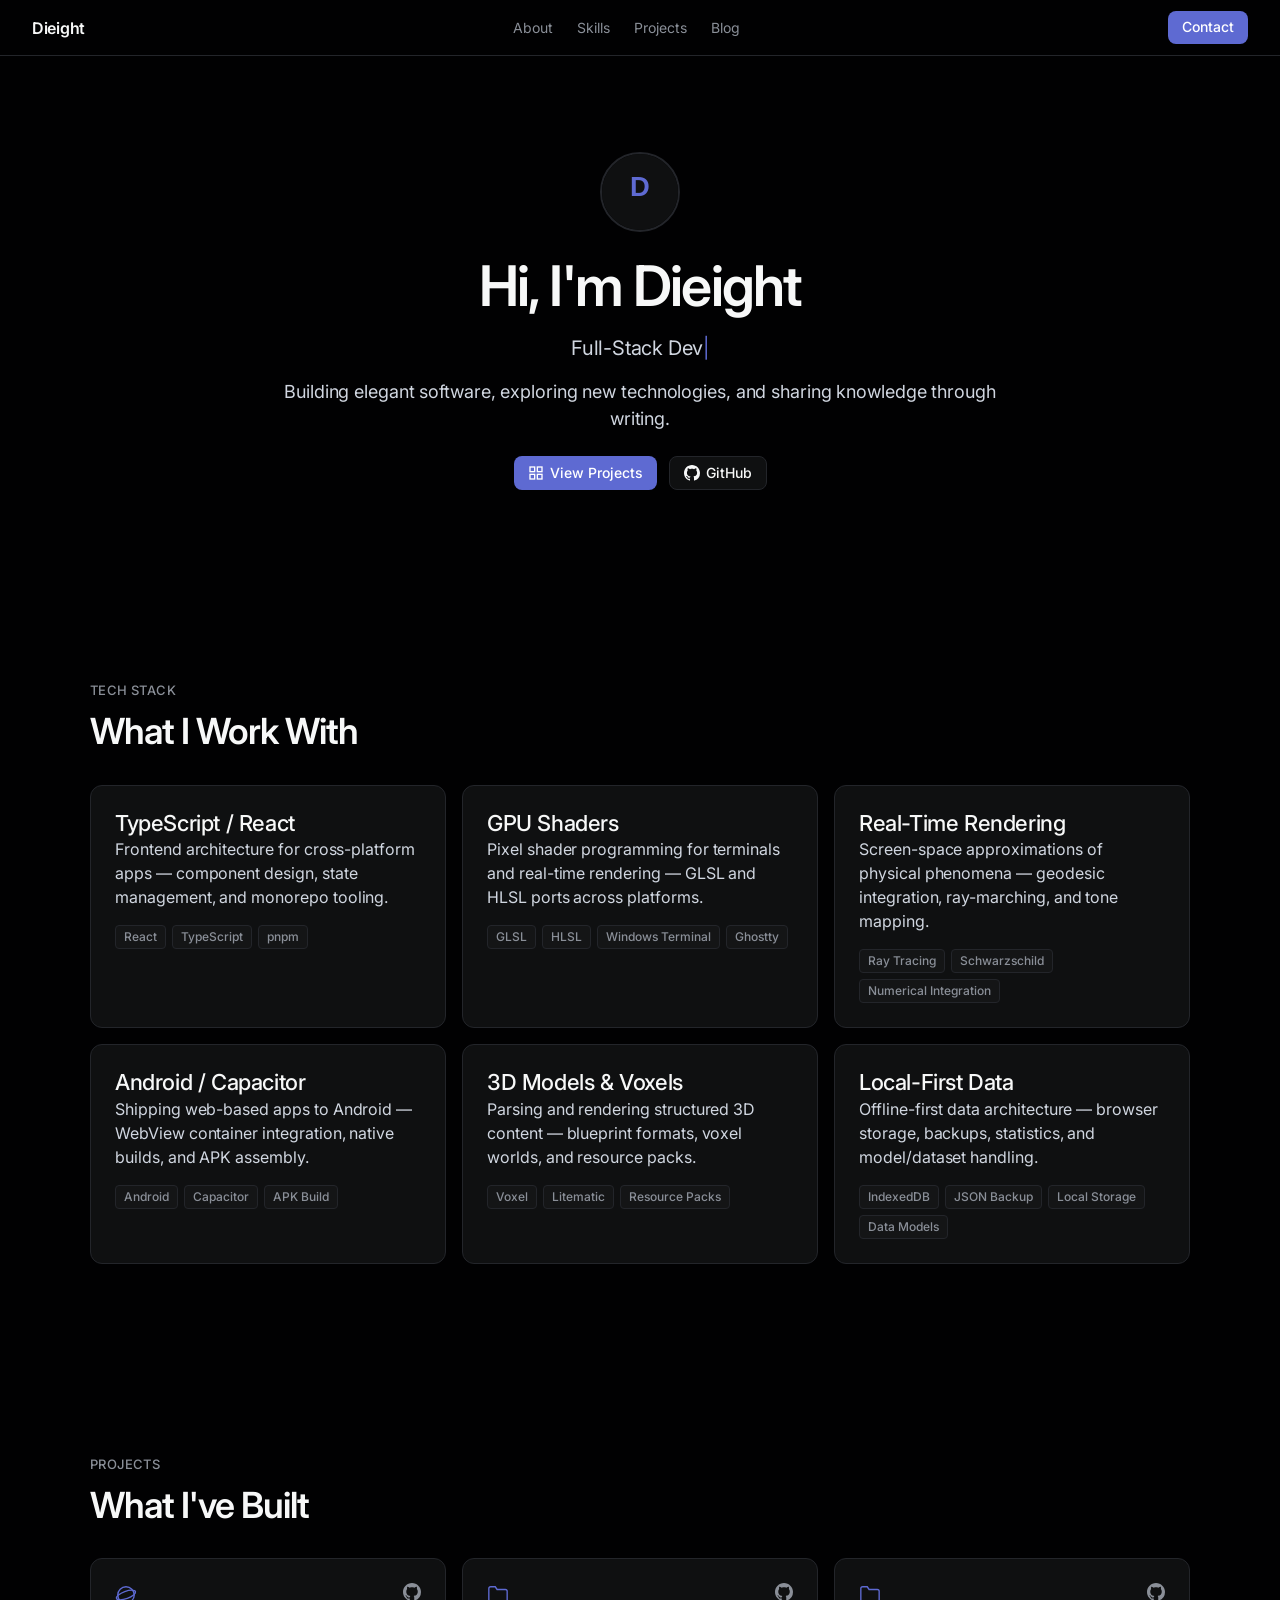
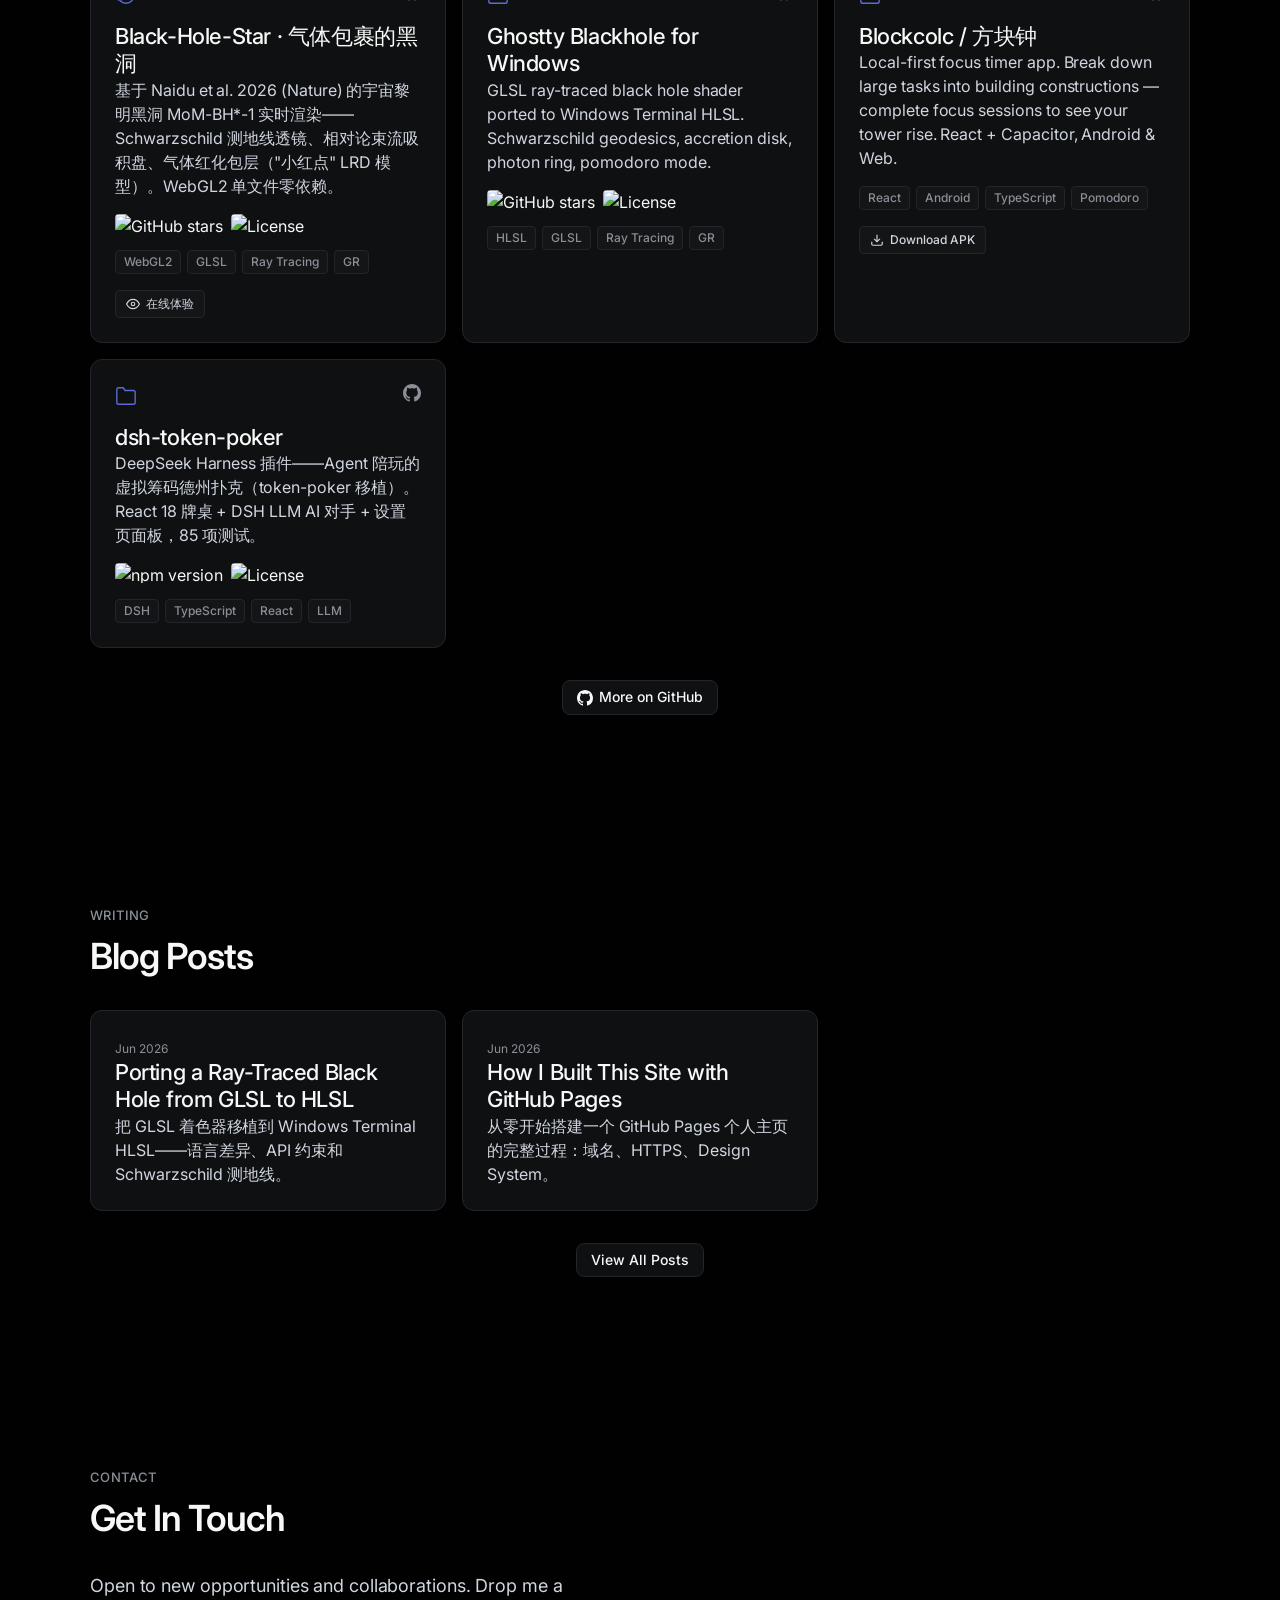
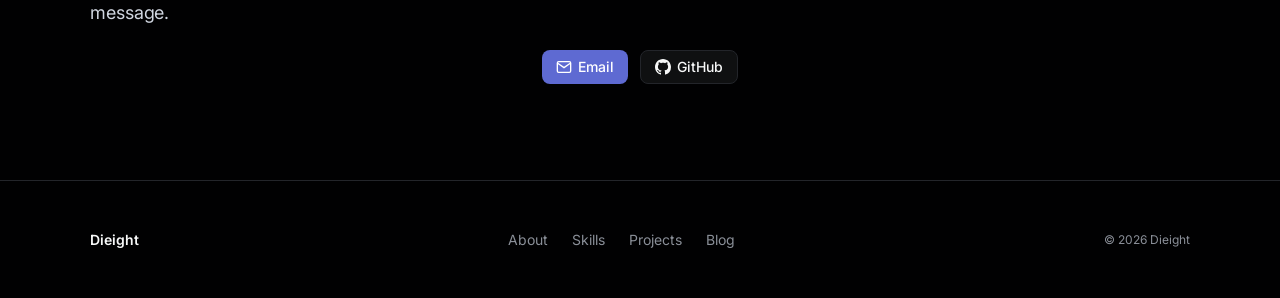
==== commit 9689fbeb: "Add Black-Hole-Star: MoM-BH*-1 relativistic black hole renderer (live demo + project card)" ====
--- a/index.html
+++ b/index.html
@@ -106,6 +106,27 @@
       <div class="card-grid">
         <article class="feature-card project-card">
           <div class="project-card-header">
+            <svg width="22" height="22" viewBox="0 0 24 24" fill="none" stroke="#5e6ad2" stroke-width="1.5"><circle cx="12" cy="12" r="9"/><ellipse cx="12" cy="12" rx="11" ry="4" transform="rotate(-20 12 12)"/></svg>
+            <a href="https://github.com/Dieight/black-hole-star" class="project-link" target="_blank" aria-label="View on GitHub">
+              <svg width="18" height="18" viewBox="0 0 24 24" fill="currentColor"><path d="M12 0C5.37 0 0 5.37 0 12c0 5.31 3.435 9.795 8.205 11.385.6.105.825-.255.825-.57 0-.285-.015-1.23-.015-2.235-3.015.555-3.795-.735-4.035-1.41-.135-.345-.72-1.41-1.23-1.695-.42-.225-1.02-.78-.015-.795.945-.015 1.62.87 1.845 1.23 1.08 1.815 2.805 1.305 3.495.99.105-.78.42-1.305.765-1.605-2.67-.3-5.46-1.335-5.46-5.925 0-1.305.465-2.385 1.23-3.225-.12-.3-.54-1.53.12-3.18 0 0 1.005-.315 3.3 1.23.96-.27 1.98-.405 3-.405s2.04.135 3 .405c2.295-1.56 3.3-1.23 3.3-1.23.66 1.65.24 2.88.12 3.18.765.84 1.23 1.905 1.23 3.225 0 4.605-2.805 5.625-5.475 5.925.435.375.81 1.095.81 2.22 0 1.605-.015 2.895-.015 3.3 0 .315.225.69.825.57A12.02 12.02 0 0 0 24 12c0-6.63-5.37-12-12-12z"/></svg>
+            </a>
+          </div>
+          <h3 class="card-title">Black-Hole-Star · 气体包裹的黑洞</h3>
+          <p class="body">基于 Naidu et al. 2026 (Nature) 的宇宙黎明黑洞 MoM-BH*-1 实时渲染——Schwarzschild 测地线透镜、相对论束流吸积盘、气体红化包层（"小红点" LRD 模型）。WebGL2 单文件零依赖。</p>
+          <div class="badges">
+            <img src="https://img.shields.io/github/stars/Dieight/black-hole-star?style=flat-square&label=Stars&color=5e6ad2" alt="GitHub stars" loading="lazy">
+            <img src="https://img.shields.io/github/license/Dieight/black-hole-star?style=flat-square&label=License&color=5e6ad2" alt="License" loading="lazy">
+          </div>
+          <div class="tags"><span>WebGL2</span><span>GLSL</span><span>Ray Tracing</span><span>GR</span></div>
+          <div class="project-card-footer">
+            <a href="blackhole/index.html" class="badge-link">
+              <svg width="14" height="14" viewBox="0 0 24 24" fill="none" stroke="currentColor" stroke-width="2"><path d="M1 12s4-8 11-8 11 8 11 8-4 8-11 8-11-8-11-8z"/><circle cx="12" cy="12" r="3"/></svg>
+              在线体验
+            </a>
+          </div>
+        </article>
+        <article class="feature-card project-card">
+          <div class="project-card-header">
             <svg width="22" height="22" viewBox="0 0 24 24" fill="none" stroke="#5e6ad2" stroke-width="1.5"><path d="M22 19a2 2 0 0 1-2 2H4a2 2 0 0 1-2-2V5a2 2 0 0 1 2-2h5l2 3h9a2 2 0 0 1 2 2z"/></svg>
             <a href="https://github.com/Dieight/ghostty-blackhole-for-windows" class="project-link" target="_blank" aria-label="View on GitHub">
               <svg width="18" height="18" viewBox="0 0 24 24" fill="currentColor"><path d="M12 0C5.37 0 0 5.37 0 12c0 5.31 3.435 9.795 8.205 11.385.6.105.825-.255.825-.57 0-.285-.015-1.23-.015-2.235-3.015.555-3.795-.735-4.035-1.41-.135-.345-.72-1.41-1.23-1.695-.42-.225-1.02-.78-.015-.795.945-.015 1.62.87 1.845 1.23 1.08 1.815 2.805 1.305 3.495.99.105-.78.42-1.305.765-1.605-2.67-.3-5.46-1.335-5.46-5.925 0-1.305.465-2.385 1.23-3.225-.12-.3-.54-1.53.12-3.18 0 0 1.005-.315 3.3 1.23.96-.27 1.98-.405 3-.405s2.04.135 3 .405c2.295-1.56 3.3-1.23 3.3-1.23.66 1.65.24 2.88.12 3.18.765.84 1.23 1.905 1.23 3.225 0 4.605-2.805 5.625-5.475 5.925.435.375.81 1.095.81 2.22 0 1.605-.015 2.895-.015 3.3 0 .315.225.69.825.57A12.02 12.02 0 0 0 24 12c0-6.63-5.37-12-12-12z"/></svg>
